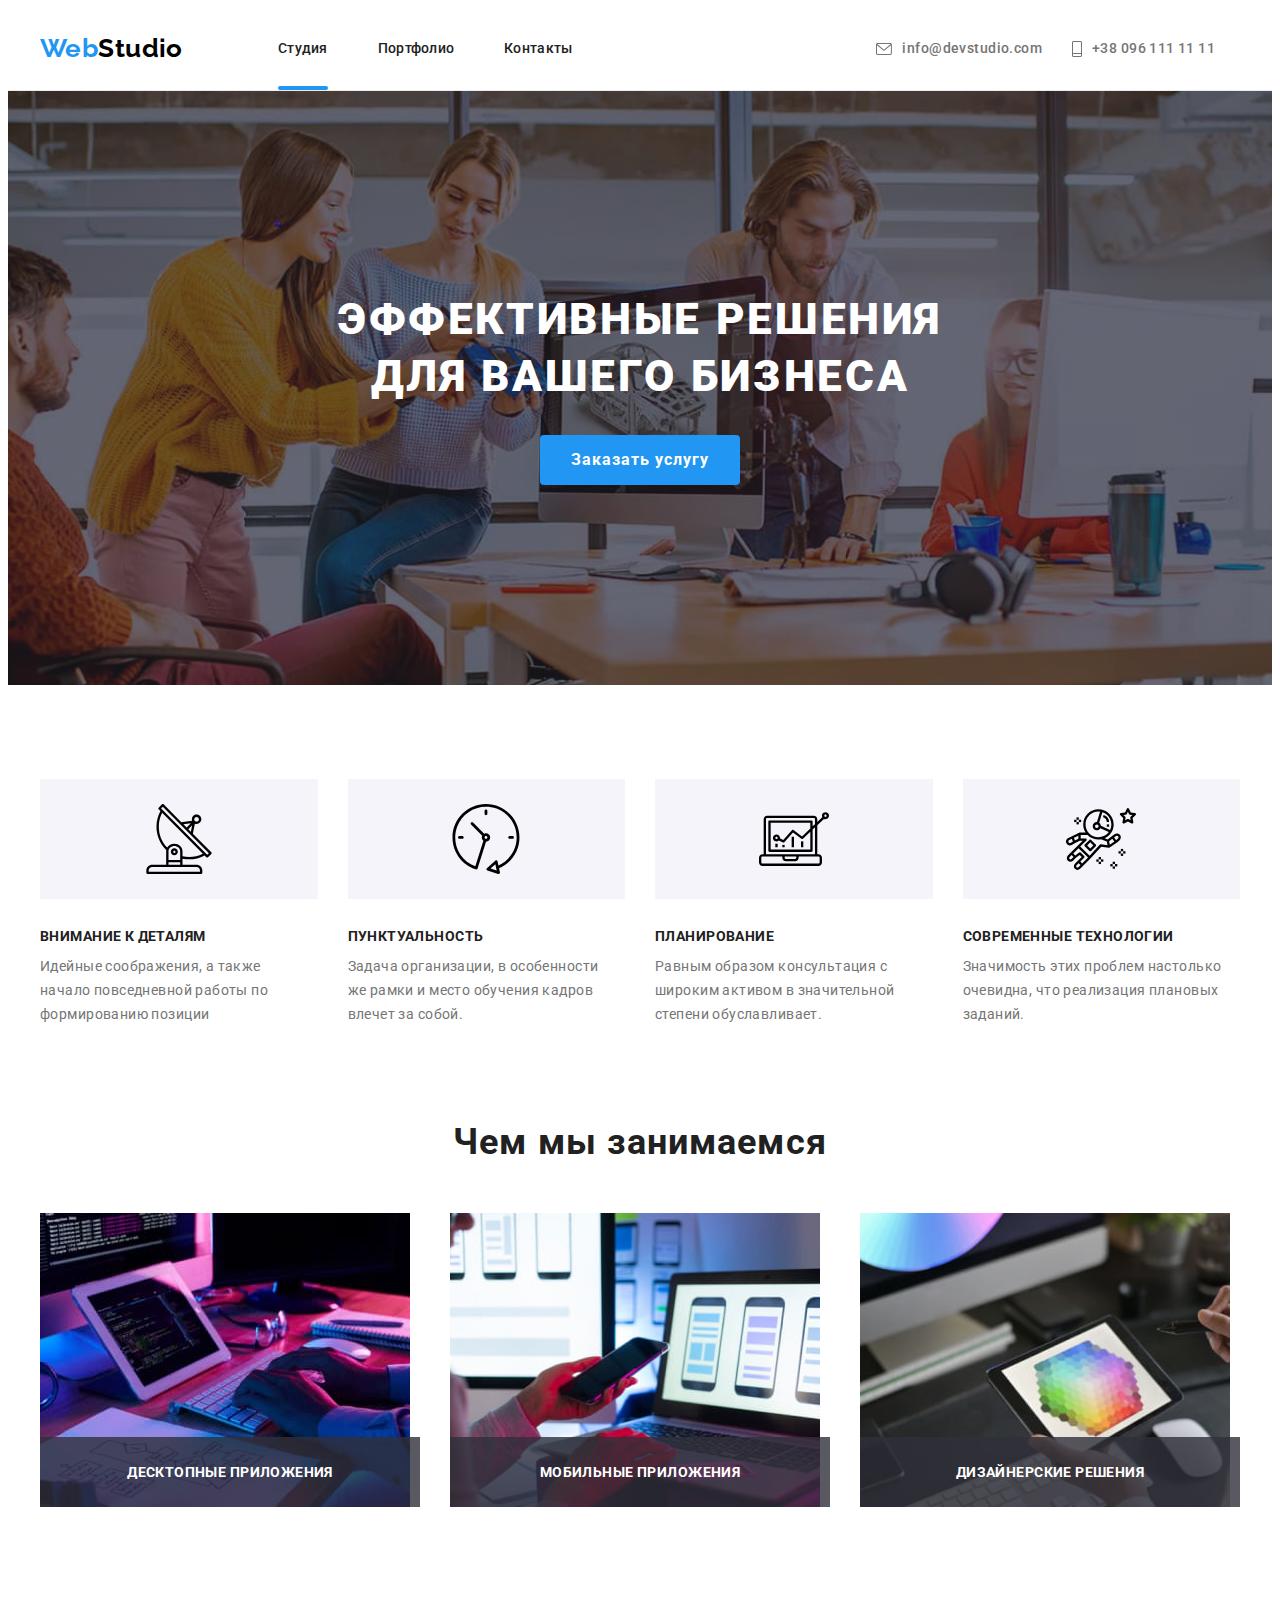
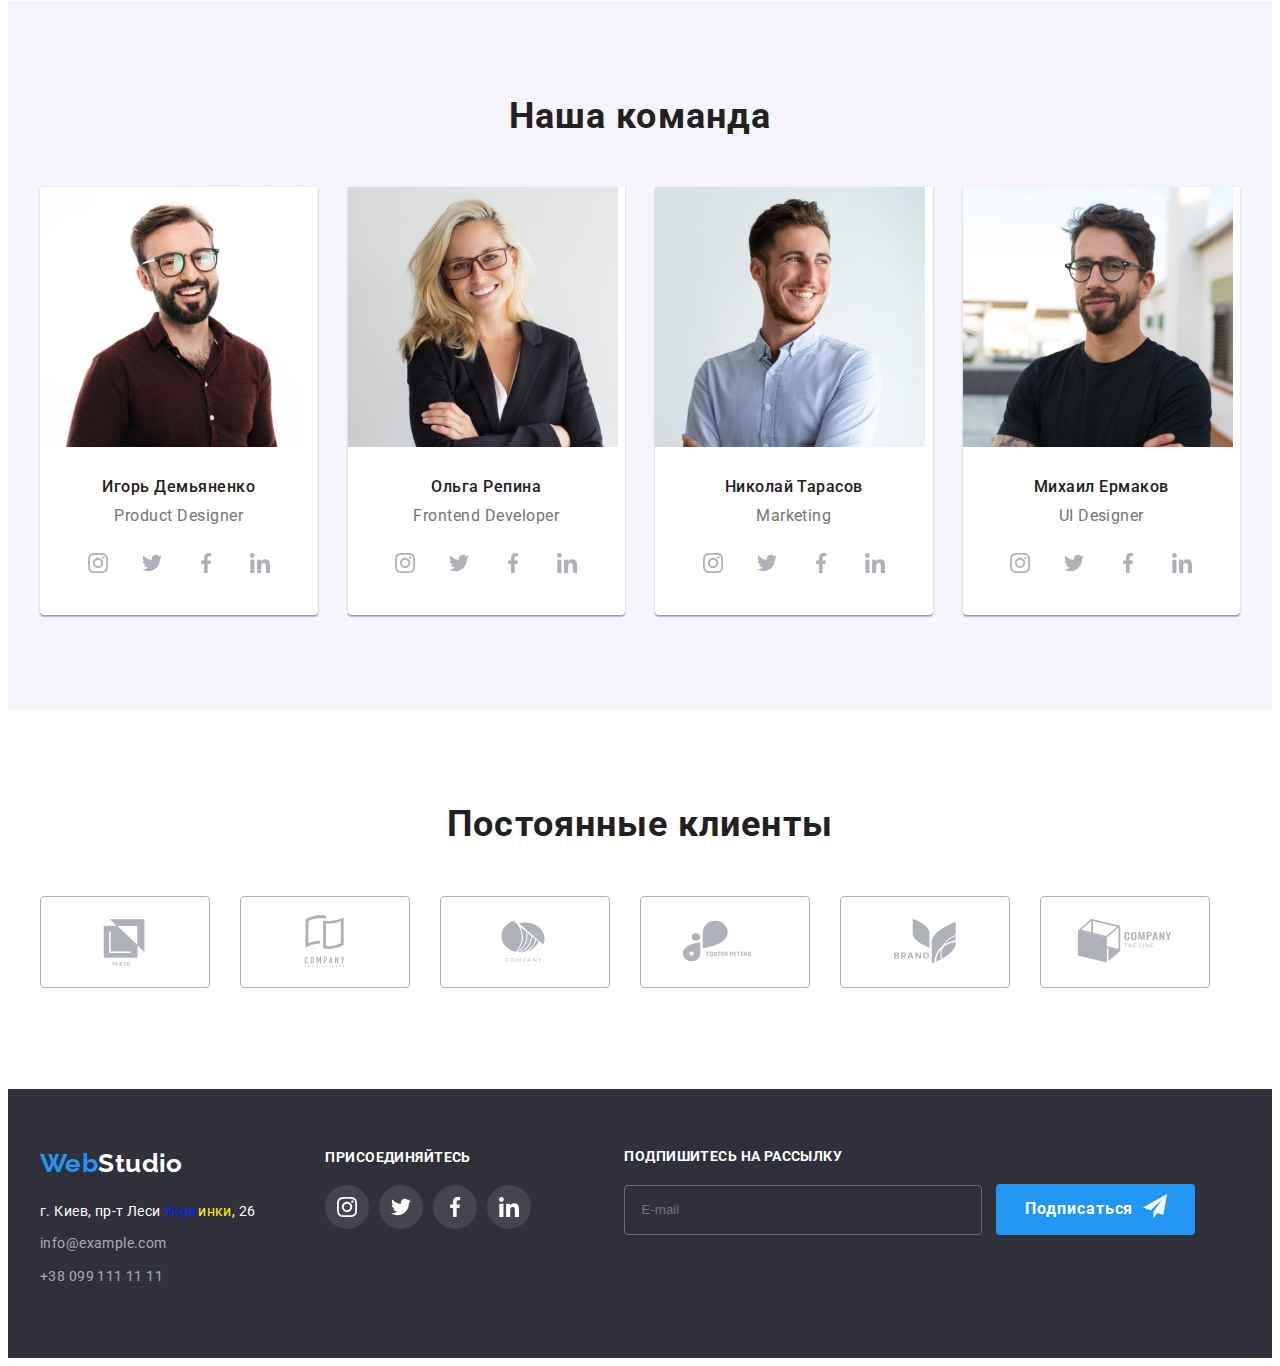
==== index.html @ 6067c749 "HW7 rev1" ====
<!DOCTYPE html>
<html lang="ru">

<head>
  <meta charset="UTF-8" />
  <meta
    http-equiv="X-UA-Compatible"
    content="IE=edge"
  />
  <meta
    name="viewport"
    content="width=device-width, initial-scale=1.0"
  />
  <title>Document</title>
  <link
    rel="stylesheet"
    href="https://cdnjs.cloudflare.com/ajax/libs/modern-normalize/1.1.0/modern-normalize.min.css"
    integrity="sha512-wpPYUAdjBVSE4KJnH1VR1HeZfpl1ub8YT/NKx4PuQ5NmX2tKuGu6U/JRp5y+Y8XG2tV+wKQpNHVUX03MfMFn9Q=="
    crossorigin="anonymous"
    referrerpolicy="no-referrer"
  />
  <link
    rel="stylesheet"
    href="./css/styles.css"
  />
  <link
    rel="stylesheet"
    href="./css/main.css"
  />
  <link
    href="https://fonts.googleapis.com/css2?family=Raleway:wght@700&family=Roboto:wght@400;500;700;900&display=swap"
    rel="stylesheet"
  />
</head>

<body>
  <!--Шапка сайта-->
  <header class="header">
    <div class="container">
      <a
        class="logo__header"
        href="./index.html"
      >Web<span class="logo__black">Studio</span></a>
      <nav class="menu-nav">
        <ul class="menu-nav__list list">
          <li class="menu-nav__item current1 ">
            <a
              class="menu-nav__link link current"
              href="./index.html"
            >Студия</a>
          </li>
          <li class="menu-nav__item">
            <a
              class="menu-nav__link link"
              href="./portfolio.html"
            >Портфолио</a>
          </li>
          <li class="menu-nav__item">
            <a
              class="menu-nav__link link"
              href="#masters"
            >Контакты</a>
          </li>
        </ul>
      </nav>
      <div class="header-conect">
        <ul class="contact list">
          <div class="contact__icon">
            <li class="contact__mail">
              <a
                class="contact__contact link"
                href="mailto:info@devstudio.com"
              ><svg
                  class="contact__soc-icon"
                  width="16"
                  height="12"
                >
                  <use href="./img/symbol-defs.svg#icon-envelope-hover"></use>
                </svg>
                info@devstudio.com
              </a>
            </li>
            <li class="contact__tel">
              <a
                class="contact__contact link"
                href="tel:+380961111111"
              >
                <svg
                  class="contact__soc-icon"
                  width="10"
                  height="16"
                >
                  <use href="./img/symbol-defs.svg#icon-Vector-hover"></use>
                </svg>
                +38 096 111 11 11</a>
            </li>
          </div>
        </ul>
      </div>
    </div>
  </header>
  <main class="main">
    <!--Герой-->
    <section class="hero">
      <div class="container">
        <h1 class="hero-title">
          Эффективные решения <br />
          для вашего бизнеса
        </h1>
        <button
          class="hero-button"
          type="button"
          data-modal-open
        >Заказать услугу</button>
      </div>
    </section>
    <!--Приимущества-->
    <section class="benefits section">
      <div class="container">
        <h2 class="visually-hidden">Особенности</h2>
        <ul class="benefits-list list">
          <li class="benefits-item">
            <section class="benefits-soc">
              <svg
                class="benefits-soc-icon"
                width="70"
                height="70"
              >
                <use href="./img/symbol-defs.svg#icon-antenna"></use>
              </svg>
            </section>
            <h3 class="benefits-h3">Внимание к деталям</h3>
            <p class="benefits-p">
              Идейные соображения, а также начало повседневной работы по формированию позиции
            </p>
          </li>
          <li class="benefits-item">
            <section class="benefits-soc">
              <svg
                class="benefits-soc-icon"
                width="70"
                height="70"
              >
                <use href="./img/symbol-defs.svg#icon-clock"></use>
              </svg>
            </section>
            <h3 class="benefits-h3">Пунктуальность</h3>
            <p class="benefits-p">
              Задача организации, в особенности же рамки и место обучения кадров влечет за собой.
            </p>
          </li>
          <li class="benefits-item">
            <section class="benefits-soc">
              <svg
                class="benefits-soc-icon"
                width="70"
                height="70"
              >
                <use href="./img/symbol-defs.svg#icon-diagram"></use>
              </svg>
            </section>
            <h3 class="benefits-h3">Планирование</h3>
            <p class="benefits-p">
              Равным образом консультация с широким активом в значительной степени обуславливает.
            </p>
          </li>
          <li class="benefits-item">
            <section class="benefits-soc">
              <svg
                class="benefits-soc-icon"
                width="70"
                height="70"
              >
                <use href="./img/symbol-defs.svg#icon-astronaut"></use>
              </svg>
            </section>
            <h3 class="benefits-h3">Современные технологии</h3>
            <p class="benefits-p">
              Значимость этих проблем настолько очевидна, что реализация плановых заданий.
            </p>
          </li>
        </ul>
      </div>
    </section>
    <!--Чем мы занимаемся-->
    <section class="occupation section">
      <div class="container">
        <h2 class="occupation-h2 title">Чем мы занимаемся</h2>
        <ul class="occupation-list list">
          <li class="occupation-item">
            <img
              src="img/box1.jpg"
              alt="box 1"
              width="370"
            />
            <div class="occupation-p">
              <p>Десктопные приложения</p>
            </div>
          </li>
          <li class="occupation-item">
            <img
              src="img/box2.jpg"
              alt="box 2"
              width="370"
            />
            <div class="occupation-p">
              <p>Мобильные приложения</p>
            </div>
          </li>
          <li class="occupation-item">
            <img
              src="img/box3.jpg"
              alt="box 3"
              width="370"
            />
            <div class="occupation-p">
              <p>Дизайнерские решения</p>
            </div>
          </li>
        </ul>
      </div>
    </section>
    <!--Наша команда-->
    <section class="team section">
      <div class="container">
        <h2 class="team-h2 title">Наша команда</h2>
        <ul class="team-list list">
          <li class="team-item">
            <img
              class="team-img"
              src="img/Igor-Dem.jpg"
              alt="Игорь Демьяненко<"
              width="270"
            />
            <div class="team-h3-p">
              <h3 class="team-h3">Игорь Демьяненко</h3>
              <p class="team-p">Product Designer</p>
              <ul class="team-soc-list list">
                <li class="team-soc-item">
                  <a
                    href=""
                    class="team-soc-link link"
                  >
                    <svg
                      class="team-soc-icon"
                      width="20"
                      height="20"
                    >
                      <use href="./img/symbol-defs.svg#icon-instagram"></use>
                    </svg>
                  </a>
                </li>
                <li class="team-soc-item">
                  <a
                    href=""
                    class="team-soc-link link"
                  >
                    <svg
                      class="team-soc-icon"
                      width="20"
                      height="20"
                    >
                      <use href="./img/symbol-defs.svg#icon-twitter"></use>
                    </svg>
                  </a>
                </li>
                <li class="team-soc-item">
                  <a
                    href=""
                    class="team-soc-link link"
                  >
                    <svg
                      class="team-soc-icon"
                      width="20"
                      height="20"
                    >
                      <use href="./img/symbol-defs.svg#icon-facebook"></use>
                    </svg>
                  </a>
                </li>
                <li class="team-soc-item">
                  <a
                    href=""
                    class="team-soc-link link"
                  >
                    <svg
                      class="team-soc-icon"
                      width="20"
                      height="20"
                    >
                      <use href="./img/symbol-defs.svg#icon-linkedin"></use>
                    </svg>
                  </a>
                </li>
              </ul>
            </div>
          </li>
          <li class="team-item">
            <img
              class="team-img"
              src="img/Olga-Rep.jpg"
              alt="Ольга Репина"
              width="270"
            />
            <div class="team-h3-p">
              <h3 class="team-h3">Ольга Репина</h3>
              <p class="team-p">Frontend Developer</p>
              <ul class="team-soc-list list">
                <li class="team-soc-item">
                  <a
                    href=""
                    class="team-soc-link link"
                  >
                    <svg
                      class="team-soc-icon"
                      width="20"
                      height="20"
                    >
                      <use href="./img/symbol-defs.svg#icon-instagram"></use>
                    </svg>
                  </a>
                </li>
                <li class="team-soc-item">
                  <a
                    href=""
                    class="team-soc-link link"
                  >
                    <svg
                      class="team-soc-icon"
                      width="20"
                      height="20"
                    >
                      <use href="./img/symbol-defs.svg#icon-twitter"></use>
                    </svg>
                  </a>
                </li>
                <li class="team-soc-item">
                  <a
                    href=""
                    class="team-soc-link link"
                  >
                    <svg
                      class="team-soc-icon"
                      width="20"
                      height="20"
                    >
                      <use href="./img/symbol-defs.svg#icon-facebook"></use>
                    </svg>
                  </a>
                </li>
                <li class="team-soc-item">
                  <a
                    href=""
                    class="team-soc-link link"
                  >
                    <svg
                      class="team-soc-icon"
                      width="20"
                      height="20"
                    >
                      <use href="./img/symbol-defs.svg#icon-linkedin"></use>
                    </svg>
                  </a>
                </li>
              </ul>
            </div>
          </li>
          <li class="team-item">
            <img
              class="team-img"
              src="img/Nokolay-Tarasov.jpg"
              alt="Николай Тарасов"
              width="270"
            />
            <div class="team-h3-p">
              <h3 class="team-h3">Николай Тарасов</h3>
              <p class="team-p">Marketing</p>
              <ul class="team-soc-list list">
                <li class="team-soc-item">
                  <a
                    href=""
                    class="team-soc-link link"
                  >
                    <svg
                      class="team-soc-icon"
                      width="20"
                      height="20"
                    >
                      <use href="./img/symbol-defs.svg#icon-instagram"></use>
                    </svg>
                  </a>
                </li>
                <li class="team-soc-item">
                  <a
                    href=""
                    class="team-soc-link link"
                  >
                    <svg
                      class="team-soc-icon"
                      width="20"
                      height="20"
                    >
                      <use href="./img/symbol-defs.svg#icon-twitter"></use>
                    </svg>
                  </a>
                </li>
                <li class="team-soc-item">
                  <a
                    href=""
                    class="team-soc-link link"
                  >
                    <svg
                      class="team-soc-icon"
                      width="20"
                      height="20"
                    >
                      <use href="./img/symbol-defs.svg#icon-facebook"></use>
                    </svg>
                  </a>
                </li>
                <li class="team-soc-item">
                  <a
                    href=""
                    class="team-soc-link link"
                  >
                    <svg
                      class="team-soc-icon"
                      width="20"
                      height="20"
                    >
                      <use href="./img/symbol-defs.svg#icon-linkedin"></use>
                    </svg>
                  </a>
                </li>
              </ul>
            </div>
          </li>
          <li class="team-item">
            <img
              class="team-img"
              src="img/Mix-Ermakov.jpg"
              alt="Михаил Ермаков"
              width="270"
            />
            <div class="team-h3-p">
              <h3 class="team-h3">Михаил Ермаков</h3>
              <p class="team-p">UI Designer</p>
              <ul class="team-soc-list list">
                <li class="team-soc-item">
                  <a
                    href=""
                    class="team-soc-link link"
                  >
                    <svg
                      class="team-soc-icon"
                      width="20"
                      height="20"
                    >
                      <use href="./img/symbol-defs.svg#icon-instagram"></use>
                    </svg>
                  </a>
                </li>
                <li class="team-soc-item">
                  <a
                    href=""
                    class="team-soc-link link"
                  >
                    <svg
                      class="team-soc-icon"
                      width="20"
                      height="20"
                    >
                      <use href="./img/symbol-defs.svg#icon-twitter"></use>
                    </svg>
                  </a>
                </li>
                <li class="team-soc-item">
                  <a
                    href=""
                    class="team-soc-link link"
                  >
                    <svg
                      class="team-soc-icon"
                      width="20"
                      height="20"
                    >
                      <use href="./img/symbol-defs.svg#icon-facebook"></use>
                    </svg>
                  </a>
                </li>
                <li class="team-soc-item">
                  <a
                    href=""
                    class="team-soc-link link"
                  >
                    <svg
                      class="team-soc-icon"
                      width="20"
                      height="20"
                    >
                      <use href="./img/symbol-defs.svg#icon-linkedin"></use>
                    </svg>
                  </a>
                </li>
              </ul>
            </div>
          </li>
        </ul>
      </div>
    </section>
    <!-- Постоянные клиенты -->
    <section class="clients">
      <div class="clients-container container">
        <h3 class="title">Постоянные клиенты</h3>
        <ul class="clients-soc-list list">
          <li class="clients-soc-item">
            <a
              href=""
              class="a-soc-link link"
            >
              <svg
                class="clients-soc-icon"
                width="106"
                height="60"
              >
                <use href="./img/symbol-defs.svg#icon-Logo1"></use>
              </svg></a>
          </li>
          <li class="clients-soc-item">
            <a
              href=""
              class="a-soc-link link"
            >
              <svg
                class="clients-soc-icon"
                width="106"
                height="60"
              >
                <use href="./img/symbol-defs.svg#icon-Logo2"></use>
              </svg></a>
          </li>
          <li class="clients-soc-item">
            <a
              href=""
              class="a-soc-link link"
            >
              <svg
                class="clients-soc-icon"
                width="106"
                height="60"
              >
                <use href="./img/symbol-defs.svg#icon-Logo3"></use>
              </svg></a>
          </li>
          <li class="clients-soc-item">
            <a
              href=""
              class="a-soc-link link"
            >
              <svg
                class="clients-soc-icon"
                width="106"
                height="60"
              >
                <use href="./img/symbol-defs.svg#icon-Logo4"></use>
              </svg></a>
          </li>
          <li class="clients-soc-item">
            <a
              href=""
              class="a-soc-link link"
            >
              <svg
                class=clientsr-soc-icon"
                width="106"
                height="60"
              >
                <use href="./img/symbol-defs.svg#icon-Logo5"></use>
              </svg></a>
          </li>
          <li class="clients-soc-item">
            <a
              href=""
              class="a-soc-link link"
            >
              <svg
                class="clients-soc-icon"
                width="106"
                height="60"
              >
                <use href="./img/symbol-defs.svg#icon-Logo6"></use>
              </svg></a>
          </li>
      </div>
    </section>
    <section>
    </section>
  </main>
  <!-- --------------------Футер-------------------------- -->
  <footer class="footer">
    <div class="div-2 container">
      <div class="footer-4stroki">
        <div class="logo-mb">
          <a
            class="logo__header"
            href="./index.html"
            target="_blank"
            rel="noopener noreferrer"
          >Web<span class="logo-mb__span-wite">Studio</span></a>
        </div>
        <address>
          <ul class="logo-mb__list list">
            <li>
              <a
                id="masters"
                class="logo-mb__adress link"
                href="https://goo.gl/maps/TmH7AG5k9QuwmomT6/"
                target="_blank"
                rel="noopener noreferrer"
              >г. Киев, пр-т Леси <span class="logo-mb__uk">Укра</span> <span class="logo-mb__in">инки</span>,
                26</a>
            </li>
            <li class="logo-mb__contact1">
              <a
                class="logo-mb__contact link"
                href="mailto:info@example.com"
              >info@example.com</a>
            </li>
            <li class="logo-mb__contact1">
              <a
                class="logo-mb__contact link"
                href="tel:+380991111111"
              >+38 099 111 11 11</a>
            </li>
          </ul>



        </address>


      </div>
      <!-- Присоединитса -->
      <div class="futer-soc">
        <h3 class="futer-soc-h3">присоединяйтесь</h3>
        <ul class="futer-soc-list list">
          <li class="futer-soc-list__item">
            <a
              href=""
              class="futer-soc-list__link link"
            >
              <svg
                class="futer-soc-list__icon"
                width="20"
                height="20"
              >
                <use href="./img/symbol-defs.svg#icon-instagram"></use>
              </svg>
            </a>
          </li>
          <li class="futer-soc-list__item">
            <a
              href=""
              class="futer-soc-list__link link"
            >
              <svg
                class="futer-soc-list__icon"
                width="20"
                height="20"
              >
                <use href="./img/symbol-defs.svg#icon-twitter"></use>
              </svg>
            </a>
          </li>
          <li class="futer-soc-list__item">
            <a
              href=""
              class="futer-soc-list__link link"
            >
              <svg
                class="futer-soc-list__icon"
                width="20"
                height="20"
              >
                <use href="./img/symbol-defs.svg#icon-facebook"></use>
              </svg>
            </a>
          </li>
          <li class="futer-soc-list__item">
            <a
              href=""
              class="futer-soc-list__link link"
            >
              <svg
                class="futer-soc-list__icon"
                width="20"
                height="20"
              >
                <use href="./img/symbol-defs.svg#icon-linkedin"></use>
              </svg>
            </a>
          </li>
        </ul>
      </div>
      <!-- Input-Futer -->
      <div class="futer-form">
        <p class="futer-form__title">Подпишитесь на рассылку</p>
        <div class="futer-form__imail"></div>
        <input
          type="text"
          placeholder="E-mail"
          name="user-name"
          class="futer-form__input"
          required
          title="email@email.com"
          id="user-name"
        />
        <button
          class="futer-form__futer"
          type="submit"
        >Подписаться
          <svg
            class="futer-form__icon"
            width="24"
            height="24"
          >
            <use href="./img/symbol-defs.svg#icon-Telega"></use>
          </svg>
        </button>
      </div>
    </div>

    </div>
  </footer>
  <!-- Модалка -->
  <div
    class="backdrop is-hidden"
    data-modal
  >
    <div class="modal">
      <button
        data-modal-close
        type="button"
        class="modal-icon-bt"
      ><svg
          class="modal-icon-X"
          width="11"
          height="11"
        >
          <use href="./img/symbol-defs.svg#icon-close"></use>
        </svg></button>

      <!-- Заголовок -->

      <p class="modal-title">Оставьте свои данные, мы вам перезвоним</p>

      <form class="modal-form">

        <!-- Имя Почта Телефон -->

        <div class="form-field">
          <label
            class="input-text"
            for="user-name-form"
          >Имя</label>
          <div class="input-wrap">
            <input
              type="text"
              placeholder="Введіть Ім'я"
              name="user-name-form"
              class="modal-input"
              required
              title="Степан Бендера"
              id="user-name-form"
            />
            <svg
              class="text-icon"
              width="18"
              height="18"
            >
              <use href="./img/symbol-defs.svg#icon-Man"></use>
            </svg>
          </div>
        </div>

        <div class="form-field">
          <label
            class="input-text"
            for="use-tel"
          >Телефон</label>
          <div class="input-wrap">
            <input
              type="tel"
              placeholder="Введіть телефон"
              name="use-tel"
              class="modal-input"
              required
              title="+38(097) 111-11-11"
              value="+380"
              id="use-tel"
            />
            <svg
              class="text-icon"
              width="18"
              height="18"
            >
              <use href="./img/symbol-defs.svg#icon-Tel"></use>
            </svg>
          </div>
        </div>

        <div class="form-field">
          <label
            class="input-text"
            for="user-email"
          >Почта</label>
          <div class="input-wrap">
            <input
              type="email"
              placeholder="Введіть пошту"
              name="user-email"
              class="modal-input"
              required
              title="gmail@gmail.com"
              id="user-email"
            />
            <svg
              class="text-icon"
              width="18"
              height="18"
            >
              <use href="./img/symbol-defs.svg#icon-Mail"></use>
            </svg>
          </div>
        </div>

        <!-- Коментарии -->

        <div class="form-field">
          <label
            class="input-text"
            for="user-text"
          >Введите текст</label>
          <textarea
            name="user-text"
            id="user-text"
            class="modal-text"
            placeholder="Введите текст"
          ></textarea>
        </div>

        <!-- Чекбокс  -->

        <div class="form-field">
          <input
            type="checkbox"
            class="modal-check visually-hidden"
            id="modal-check"
            name="modal-check"
          >
          <label
            for="modal-check"
            class="modal-check-text"
          >
            <Span>
              <svg
                class="check-icon"
                width="11"
                height="8"
              >
                <use href="./img/symbol-defs.svg#icon-Galka"></use>
              </svg>
            </Span>
            <div class="label-icon">Соглашаюсь с рассылкой и принимаю </div><a
              class="label-icon-a label-icon-a-link"
              href=""
            > Условия
              договора</a>
          </label>
        </div>

        <!-- Отправит -->

        <button
          class="butun-input"
          type="submit"
        >Отправить</button>
      </form>
    </div>
  </div>
  <script src="./js/modal.js"></script>
</body>

</html>
---- css/styles.css ----
/*-------------- Шапка сайта------------*/

/* ---------------Герой------------ */

/*-------------- Приимущества------------*/

/* ------------Чем мы занимаемся------------*/

/* ----------Наша команда---------- */

/* ------------Постоянные клиенты--------------- */

/*--------------Footer------------*/

/* ---------Icon--------- */

/*--------------Портфолио Наввинатор------------*/

/*--------------Таблица картинок------------*/

/* -------Домашка 4 фон-------  */

/*Input-Futer  */
---- css/main.css ----
@charset "UTF-8";
:root {
  --title-text-color: #212121;
  --primeri-text-color: #757575;
  --accent-text-color: #2196f3;
  --primeri-wite-color: #ffffff;
  --secondary-background-color: #f5f4fa;
  --durk-background-color: #2f303a;
  --border-bottom: #ececec;
  --background-color: #188ce8;
  --border: #eeeeee;
  --team-soc-icon: #afb1b8;
  --in: rgb(255, 251, 0);
  --uk: rgb(0, 34, 255);
  --mb: 94px;
  --mb-h2: 50px;
  --height-bt: 38px;
}

/*  box-sizing выравнивает элемент по ширине падинга и бордера */
/* * { 
  box-sizing: border-box;
}*/
/* Закрашуем первого ребёнка */
/* .benefits-item:not(:first-child) {
  background-color: tomato;
} */
/* Закрашиваем каждый второй начиная с первого */
/* .benefits-item:nth-child(2n+1) {
  background-color: tomato;
}  */
p,
h1,
h2,
h3,
h4,
h5,
h6 {
  margin: 0;
}

ul,
ol {
  margin: 0;
  padding-left: 0;
}

body {
  font-size: 14px;
  font-family: 'Roboto', sans-serif;
  letter-spacing: 0.03em;
  color: var(--primeri-text-color);
  background-color: var(--primeri-wite-color);
}

.list,
.link,
.link1 {
  list-style: none;
  text-decoration: none;
  -webkit-transition: color 250ms cubic-bezier(0.4, 0, 0.2, 1), background-color 250ms cubic-bezier(0.4, 0, 0.2, 1);
  transition: color 250ms cubic-bezier(0.4, 0, 0.2, 1), background-color 250ms cubic-bezier(0.4, 0, 0.2, 1);
}

.list:hover, .list:focus,
.link:hover,
.link:focus,
.link1:hover,
.link1:focus {
  color: var(--primeri-text-color);
}

.label-icon-a-link:hover,
.label-icon-a-link:focus {
  list-style: none;
  text-decoration: none;
}

.current:visited {
  color: var(--accent-text-color);
}

.current1 {
  position: relative;
}

.current1::after {
  content: '';
  position: absolute;
  left: 0;
  bottom: -33px;
  display: block;
  width: 100%;
  height: 4px;
  background-color: #2196f3;
  border-radius: 2px;
}

.container {
  width: 1200px;
  padding-left: 15px;
  padding-right: 15px;
  margin: 0 auto;
  /* outline: 1px solid rgb(238, 246, 9); */
}

img {
  display: block;
  max-width: 100%;
}

.section {
  padding-top: 94px;
  padding-bottom: 94px;
}

.header {
  display: -webkit-box;
  display: -ms-flexbox;
  display: flex;
  height: 82px;
  border-bottom: 1px solid var(--border-bottom);
}

.header .container {
  display: -webkit-box;
  display: -ms-flexbox;
  display: flex;
  -webkit-box-align: center;
      -ms-flex-align: center;
          align-items: center;
  margin: 0 auto;
}

/* .header-container{
  display: flex;
  align-items: center;
  margin: 0 auto; 
 }*/
.logo__header {
  display: -webkit-box;
  display: -ms-flexbox;
  display: flex;
  -webkit-box-align: center;
      -ms-flex-align: center;
          align-items: center;
  width: 145px;
  height: 31px;
  font-family: 'Raleway';
  font-weight: 700;
  font-size: 26px;
  line-height: 1.9;
  color: var(--accent-text-color);
  text-decoration: none;
}

.logo__black {
  color: #000000;
}

.logo-mb__span-wite {
  color: #ffffff;
}

.menu-nav {
  padding-left: 93px;
  display: -webkit-box;
  display: -ms-flexbox;
  display: flex;
}

.menu-nav__list {
  display: -webkit-box;
  display: -ms-flexbox;
  display: flex;
  /* flex-wrap: nowrap; */
}

.header-conect {
  /* display: flex; */
  padding-left: 304px;
}

.contact {
  display: -webkit-box;
  display: -ms-flexbox;
  display: flex;
  -webkit-box-align: center;
      -ms-flex-align: center;
          align-items: center;
}

.menu-nav__item:not(:last-child) {
  margin-right: 50px;
}

.menu-nav__link {
  font-weight: 500;
  font-size: 14px;
  line-height: 1.14;
  letter-spacing: 0.02em;
  color: var(--title-text-color);
}

.contact__mail {
  padding-right: 30px;
  -ms-flex-negative: 0;
      flex-shrink: 0;
}

.contact__tel {
  -ms-flex-negative: 0;
      flex-shrink: 0;
}

.contact__soc-icon:hover .contact__contact,
.contact__soc-icon:focus .contact__contact {
  fill: var(--accent-text-color);
}

.link {
  display: block;
}

.link:hover, .link:focus {
  color: var(--accent-text-color);
}

.contact__icon {
  display: -webkit-box;
  display: -ms-flexbox;
  display: flex;
  -webkit-box-sizing: border-box;
          box-sizing: border-box;
  -webkit-box-align: center;
      -ms-flex-align: center;
          align-items: center;
}

.contact__contact {
  font-weight: 500;
  font-size: 14px;
  line-height: 1.14;
  color: var(--primeri-text-color);
  display: -webkit-box;
  display: -ms-flexbox;
  display: flex;
  -webkit-box-align: center;
      -ms-flex-align: center;
          align-items: center;
}

.contact__soc-icon {
  fill: currentColor;
  margin-right: 10px;
}

.hero {
  max-width: 1600px;
  /* background-color: var(--durk-background-color); */
  background-image: -webkit-gradient(linear, left top, left bottom, from(rgba(47, 48, 58, 0.4)), to(rgba(47, 48, 58, 0.4))), url(../img/hero.jpg);
  background-image: linear-gradient(rgba(47, 48, 58, 0.4), rgba(47, 48, 58, 0.4)), url(../img/hero.jpg);
  background-repeat: no-repeat;
  background-position: center;
  background-size: cover;
  -webkit-box-sizing: border-box;
          box-sizing: border-box;
  padding-top: 200px;
  padding-bottom: 200px;
  padding-left: 15px;
  padding-right: 15px;
  margin: 0 auto;
}

.hero-title {
  font-weight: 900;
  font-size: 44px;
  line-height: 1.3;
  text-align: center;
  letter-spacing: 0.06em;
  text-transform: uppercase;
  color: var(--primeri-wite-color);
  margin-bottom: 30px;
  /* max-width:  696px; */
}

/* .button-box {
  width: 200px;
  height: 50px;
} */
.hero-button {
  font-family: 'Roboto', sans-serif;
  font-weight: 700;
  font-size: 16px;
  width: 200px;
  height: 50px;
  line-height: 1.88;
  display: -webkit-box;
  display: -ms-flexbox;
  display: flex;
  -webkit-box-pack: center;
      -ms-flex-pack: center;
          justify-content: center;
  -webkit-box-align: center;
      -ms-flex-align: center;
          align-items: center;
  text-align: center;
  letter-spacing: 0.06em;
  color: var(--primeri-wite-color);
  background-color: var(--accent-text-color);
  cursor: pointer;
  margin: 0 auto;
  border: 0px;
  border-radius: 4px;
  -webkit-transition: color 250ms cubic-bezier(0.4, 0, 0.2, 1), background-color 250ms cubic-bezier(0.4, 0, 0.2, 1);
  transition: color 250ms cubic-bezier(0.4, 0, 0.2, 1), background-color 250ms cubic-bezier(0.4, 0, 0.2, 1);
}

.hero-button:hover, .hero-button:focus {
  -webkit-box-shadow: 0px 4px 4px rgba(0, 0, 0, 0.15);
          box-shadow: 0px 4px 4px rgba(0, 0, 0, 0.15);
  background-color: var(--background-color);
}

.benefits-soc {
  height: 120px;
  background: #f5f4fa;
  display: -webkit-box;
  display: -ms-flexbox;
  display: flex;
  -webkit-box-pack: center;
      -ms-flex-pack: center;
          justify-content: center;
  -webkit-box-align: center;
      -ms-flex-align: center;
          align-items: center;
  margin-bottom: 30px;
}

.benefits-list {
  display: -webkit-box;
  display: -ms-flexbox;
  display: flex;
  -webkit-box-pack: center;
      -ms-flex-pack: center;
          justify-content: center;
  margin-left: -30px;
  /* перекидует список в столбик если не влазит */
  /* flex-wrap: wrap; */
  /* елемент заполняет всё пустое пространство */
  /* flex-grow: 1; */
  /* запрещает сжиматса елементу */
  /* flex-shrink:0 ; */
  /* меняет место елементо в право, у кого больше число тот правее */
  /* order: 1; */
}

.benefits-item {
  -ms-flex-preferred-size: calc(100% / 4 - 30px);
      flex-basis: calc(100% / 4 - 30px);
  width: calc((100% - 90px) / 4);
  margin-left: 30px;
}

.visually-hidden {
  position: absolute;
  white-space: nowrap;
  width: 1px;
  height: 1px;
  overflow: hidden;
  border: 0;
  padding: 0;
  clip: rect(0 0 0 0);
  -webkit-clip-path: inset(50%);
          clip-path: inset(50%);
  margin: -1px;
}

.benefits-h3 {
  font-weight: 700;
  font-size: 14px;
  line-height: 1.14;
  letter-spacing: 0.03em;
  text-transform: uppercase;
  color: var(--title-text-color);
  margin-bottom: 10px;
}

.benefits-p {
  font-size: 14px;
  line-height: 1.71;
  letter-spacing: 0.03em;
  color: var(--primeri-text-color);
  max-width: 270px;
}

.title {
  font-weight: 700;
  font-size: 36px;
  line-height: 1.17;
  text-align: center;
  letter-spacing: 0.03em;
  color: var(--title-text-color);
  margin: 0;
  margin-bottom: 50px;
}

.occupation-list {
  display: -webkit-box;
  display: -ms-flexbox;
  display: flex;
  -webkit-box-pack: center;
      -ms-flex-pack: center;
          justify-content: center;
  margin-left: -30px;
}

.team-h3 {
  font-weight: 500;
  font-size: 16px;
  line-height: 1.19;
  text-align: center;
  letter-spacing: 0.03em;
  color: var(--title-text-color);
  margin-bottom: 10px;
}

.occupation {
  padding-top: 0;
}

.occupation-item {
  position: relative;
  -ms-flex-preferred-size: calc(100% / 3 - 30px);
      flex-basis: calc(100% / 3 - 30px);
  width: calc((100% - 90px) / 3);
  margin-left: 30px;
  background: var(--primeri-wite-color);
}

.occupation-p {
  font-family: 'Roboto';
  font-style: normal;
  font-weight: 700;
  font-size: 14px;
  line-height: 1.14px;
  text-align: center;
  letter-spacing: 0.03em;
  text-transform: uppercase;
  background: rgba(47, 48, 58, 0.8);
  color: var(--primeri-wite-color);
  display: -webkit-box;
  display: -ms-flexbox;
  display: flex;
  -webkit-box-align: center;
      -ms-flex-align: center;
          align-items: center;
  -webkit-box-pack: center;
      -ms-flex-pack: center;
          justify-content: center;
  position: absolute;
  width: 100%;
  height: 70px;
  bottom: 0;
}

.team {
  margin-bottom: 94px;
  background: var(--secondary-background-color);
}

.team-list {
  display: -webkit-box;
  display: -ms-flexbox;
  display: flex;
  -webkit-box-pack: center;
      -ms-flex-pack: center;
          justify-content: center;
  margin-left: -30px;
}

.team-item {
  -ms-flex-preferred-size: calc(100% / 4 - 30px);
      flex-basis: calc(100% / 4 - 30px);
  width: calc((100% - 90px) / 4);
  margin-left: 30px;
  background: var(--primeri-wite-color);
  -webkit-box-shadow: 0px 1px 3px rgba(0, 0, 0, 0.12), 0px 1px 1px rgba(0, 0, 0, 0.14), 0px 2px 1px rgba(0, 0, 0, 0.2);
          box-shadow: 0px 1px 3px rgba(0, 0, 0, 0.12), 0px 1px 1px rgba(0, 0, 0, 0.14), 0px 2px 1px rgba(0, 0, 0, 0.2);
  border-radius: 0px 0px 4px 4px;
}

.team-h3-p {
  padding: 30px 0px;
}

.team-h3 {
  font-weight: 500;
  font-size: 16px;
  line-height: 1.19;
  text-align: center;
  letter-spacing: 0.03em;
  color: var(--title-text-color);
}

.team-p {
  font-family: 'Roboto';
  font-style: normal;
  font-weight: 400;
  font-size: 16px;
  line-height: 1.19;
  text-align: center;
  letter-spacing: 0.03em;
  color: var(--primeri-text-color);
  margin: 0 0 16px 0;
}

.team-soc-list {
  display: -webkit-box;
  display: -ms-flexbox;
  display: flex;
  -webkit-box-pack: center;
      -ms-flex-pack: center;
          justify-content: center;
}

.team-soc-item + .team-soc-item {
  margin-left: 10px;
}

.team-soc-link {
  width: 44px;
  height: 44px;
  /* background-color: tomato; */
  border-radius: 50%;
  display: -webkit-box;
  display: -ms-flexbox;
  display: flex;
  -webkit-box-align: center;
      -ms-flex-align: center;
          align-items: center;
  -webkit-box-pack: center;
      -ms-flex-pack: center;
          justify-content: center;
  fill: var(--team-soc-icon);
  -webkit-transition: color 250ms cubic-bezier(0.4, 0, 0.2, 1), fill 250ms cubic-bezier(0.4, 0, 0.2, 1), background-color 250ms cubic-bezier(0.4, 0, 0.2, 1);
  transition: color 250ms cubic-bezier(0.4, 0, 0.2, 1), fill 250ms cubic-bezier(0.4, 0, 0.2, 1), background-color 250ms cubic-bezier(0.4, 0, 0.2, 1);
}

.team-soc-link:hover, .team-soc-link:focus {
  background-color: var(--accent-text-color);
  fill: var(--primeri-wite-color);
}

/* .team-soc-icon {
  transition: fill 5250ms cubic-bezier(0.4, 0, 0.2, 1),
    background-color 5250ms cubic-bezier(0.4, 0, 0.2, 1);
} */
/* .team-soc-link:hover{
  background-color:  var(--accent-text-color);
  } */
/* .team-soc-item:hover .team-soc-icon{
fill:var(--primeri-wite-color);
} */
.clients-container {
  margin-bottom: 101px;
}

/* .clients-soc-h3 {
  font-family: 'Roboto';
  font-style: normal;
  font-weight: 700;
  font-size: 36px;
  line-height: 42px;
  text-align: center;
  letter-spacing: 0.03em;
  text-transform: uppercase;
  margin-bottom: 50px;
  color: var(--title-text-color);
} */
.clients-soc-list {
  display: -webkit-box;
  display: -ms-flexbox;
  display: flex;
}

.a-soc-link {
  width: 170px;
  height: 92px;
  border: 1px solid #afb1b8;
  -webkit-box-sizing: border-box;
          box-sizing: border-box;
  border-radius: 4px;
  display: -webkit-box;
  display: -ms-flexbox;
  display: flex;
  -webkit-box-pack: center;
      -ms-flex-pack: center;
          justify-content: center;
  -webkit-box-align: center;
      -ms-flex-align: center;
          align-items: center;
  fill: var(--team-soc-icon);
  -webkit-transition: color 250ms cubic-bezier(0.4, 0, 0.2, 1), fill 250ms cubic-bezier(0.4, 0, 0.2, 1), border 250ms cubic-bezier(0.4, 0, 0.2, 1);
  transition: color 250ms cubic-bezier(0.4, 0, 0.2, 1), fill 250ms cubic-bezier(0.4, 0, 0.2, 1), border 250ms cubic-bezier(0.4, 0, 0.2, 1);
}

.a-soc-link:hover, .a-soc-link:focus {
  /* background-color: var(--accent-text-color); */
  fill: var(--accent-text-color);
  border: 1px solid var(--accent-text-color);
}

/* .team-soc-icon{
  fill: var(--team-soc-icon);
} */
.clients-soc-item + .clients-soc-item {
  margin-left: 30px;
}

/* отступ всем кроме первого  */
.footer {
  background-color: var(--durk-background-color);
  margin: 0 auto;
  padding-top: 60px;
  padding-bottom: 60px;
}

.div-2 {
  display: -webkit-box;
  display: -ms-flexbox;
  display: flex;
}

.logo-mb {
  margin-bottom: 20px;
}

.logo-mb__adress {
  display: block;
  font-family: 'Roboto';
  font-style: normal;
  font-size: 14px;
  line-height: 1.7;
  letter-spacing: 0.03em;
  color: var(--primeri-wite-color);
  margin-bottom: 9px;
}

.footer-mb {
  margin-bottom: 30px;
}

.logo-mb__contact {
  font-family: 'Roboto';
  font-style: normal;
  font-size: 14px;
  line-height: 1.7;
  letter-spacing: 0.03em;
  color: rgba(255, 255, 255, 0.6);
}

.logo-mb__contact1 {
  margin-bottom: 9px;
}

.logo-mb__uk {
  color: var(--uk);
}

.logo-mb__in {
  color: var(--in);
  margin-left: -3px;
}

.futer-soc {
  padding-left: 70px;
}

.futer-soc-h3 {
  font-family: 'Roboto';
  font-style: normal;
  font-weight: 700;
  font-size: 14px;
  line-height: 16px;
  letter-spacing: 0.03em;
  text-transform: uppercase;
  margin-bottom: 20px;
  color: var(--primeri-wite-color);
}

.futer-soc-list {
  display: -webkit-box;
  display: -ms-flexbox;
  display: flex;
  -webkit-box-pack: start;
      -ms-flex-pack: start;
          justify-content: flex-start;
}

.futer-soc-list__item + .futer-soc-list__item {
  margin-left: 10px;
}

.futer-soc-list__link {
  width: 44px;
  height: 44px;
  background-color: 0px 4px 4px 0px #00000040;
  /* box-shadow: 0px 4px 4px 0px #00000040; */
  border-radius: 50%;
  display: -webkit-box;
  display: -ms-flexbox;
  display: flex;
  -webkit-box-align: center;
      -ms-flex-align: center;
          align-items: center;
  -webkit-box-pack: center;
      -ms-flex-pack: center;
          justify-content: center;
  fill: var(--primeri-wite-color);
  -webkit-transition: color 250ms cubic-bezier(0.4, 0, 0.2, 1), background-color 250ms cubic-bezier(0.4, 0, 0.2, 1);
  transition: color 250ms cubic-bezier(0.4, 0, 0.2, 1), background-color 250ms cubic-bezier(0.4, 0, 0.2, 1);
  background: rgba(255, 255, 255, 0.1);
}

.futer-soc-list__link:hover, .futer-soc-list__link:focus {
  background-color: var(--accent-text-color);
  fill: var(--primeri-wite-color);
}

/* .team-soc-icon{
  fill: var(--team-soc-icon);
} */
.futer-form__title {
  margin-bottom: 20px;
  font-family: 'Roboto';
  font-style: normal;
  font-weight: 700;
  font-size: 14px;
  line-height: 1.14;
  letter-spacing: 0.03em;
  text-transform: uppercase;
  color: var(--primeri-wite-color);
}

.futer-form__input {
  width: 358px;
  height: 50px;
  border: 1px solid rgba(255, 255, 255, 0.3);
  -webkit-box-sizing: border-box;
          box-sizing: border-box;
  border-radius: 4px;
  background-color: transparent;
  /*  Прозрачный фон */
  padding-left: 16px;
  margin-right: 10px;
  color: var(--team-soc-icon);
}

.futer-form {
  padding-left: 93px;
}

.futer-form__futer {
  position: relative;
  cursor: pointer;
  background: var(--accent-text-color);
  border-radius: 4px;
  padding: 10px 62px 10px 29px;
  border: 0px;
  margin: 0 auto;
  font-family: 'Roboto';
  font-style: normal;
  font-weight: 700;
  font-size: 16px;
  line-height: 1.9;
  letter-spacing: 0.06em;
  color: #ffffff;
  -webkit-transition: color 250ms cubic-bezier(0.4, 0, 0.2, 1), background-color 250ms cubic-bezier(0.4, 0, 0.2, 1);
  transition: color 250ms cubic-bezier(0.4, 0, 0.2, 1), background-color 250ms cubic-bezier(0.4, 0, 0.2, 1);
}

.futer-form__icon {
  position: absolute;
  right: 28px;
  fill: var(--primeri-wite-color);
}

.futer-form__futer {
  position: relative;
  cursor: pointer;
  background: var(--accent-text-color);
  border-radius: 4px;
  padding: 10px 62px 10px 29px;
  border: 0px;
  margin: 0 auto;
  font-family: 'Roboto';
  font-style: normal;
  font-weight: 700;
  font-size: 16px;
  line-height: 1.9;
  letter-spacing: 0.06em;
  color: #ffffff;
  -webkit-transition: color 250ms cubic-bezier(0.4, 0, 0.2, 1), background-color 250ms cubic-bezier(0.4, 0, 0.2, 1);
  transition: color 250ms cubic-bezier(0.4, 0, 0.2, 1), background-color 250ms cubic-bezier(0.4, 0, 0.2, 1);
}

.futer-form__futer:focus, .futer-form__futer:hover {
  background: var(--background-color);
  -webkit-box-shadow: 0px 4px 4px rgba(0, 0, 0, 0.15);
          box-shadow: 0px 4px 4px rgba(0, 0, 0, 0.15);
  border-radius: 4px;
}

.nav-button {
  font-family: 'Roboto';
  font-style: normal;
  font-weight: 500;
  font-size: 16px;
  line-height: 1.62;
  letter-spacing: 0.03em;
  color: var(--title-text-color);
  cursor: pointer;
  padding: 6px 22px;
  border: 0px;
  border-radius: 4px;
  -webkit-transition: color 250ms cubic-bezier(0.4, 0, 0.2, 1), background-color 250ms cubic-bezier(0.4, 0, 0.2, 1), -webkit-box-shadow 250ms cubic-bezier(0.4, 0, 0.2, 1);
  transition: color 250ms cubic-bezier(0.4, 0, 0.2, 1), background-color 250ms cubic-bezier(0.4, 0, 0.2, 1), -webkit-box-shadow 250ms cubic-bezier(0.4, 0, 0.2, 1);
  transition: color 250ms cubic-bezier(0.4, 0, 0.2, 1), background-color 250ms cubic-bezier(0.4, 0, 0.2, 1), box-shadow 250ms cubic-bezier(0.4, 0, 0.2, 1);
  transition: color 250ms cubic-bezier(0.4, 0, 0.2, 1), background-color 250ms cubic-bezier(0.4, 0, 0.2, 1), box-shadow 250ms cubic-bezier(0.4, 0, 0.2, 1), -webkit-box-shadow 250ms cubic-bezier(0.4, 0, 0.2, 1);
}

.nav-button:hover {
  color: var(--primeri-wite-color);
  background-color: var(--accent-text-color);
  -webkit-box-shadow: 0px 3px 1px rgba(0, 0, 0, 0.1), 0px 1px 2px rgba(0, 0, 0, 0.08), 0px 2px 2px rgba(0, 0, 0, 0.12);
          box-shadow: 0px 3px 1px rgba(0, 0, 0, 0.1), 0px 1px 2px rgba(0, 0, 0, 0.08), 0px 2px 2px rgba(0, 0, 0, 0.12);
  border: 0px;
}

.nav {
  margin-bottom: 56px;
  display: -webkit-box;
  display: -ms-flexbox;
  display: flex;
  -webkit-box-pack: center;
      -ms-flex-pack: center;
          justify-content: center;
}

.activ {
  color: var(--primeri-wite-color);
  background-color: var(--accent-text-color);
  -webkit-box-shadow: 0px 3px 1px rgba(0, 0, 0, 0.1), 0px 1px 2px rgba(0, 0, 0, 0.08), 0px 2px 2px rgba(0, 0, 0, 0.12);
          box-shadow: 0px 3px 1px rgba(0, 0, 0, 0.1), 0px 1px 2px rgba(0, 0, 0, 0.08), 0px 2px 2px rgba(0, 0, 0, 0.12);
  border: 0px;
}

/* .bt2 {
  width: 128px;
height:var(--height-bt);
}
.bt3 {
  width: 145px;
height:var(--height-bt);
}
.bt4{
  width: 103px;
height:var(--height-bt);
}
.bt5{
  width: 130px;
height:var(--height-bt);
} */
.button-list {
  margin-left: 8px;
}

/* .nav-button{
  margin-left: 8px;
 margin-bottom: 56px;
} */
.img-link {
  display: -webkit-box;
  display: -ms-flexbox;
  display: flex;
  -ms-flex-wrap: wrap;
      flex-wrap: wrap;
  margin-left: -30px;
  margin-bottom: -30px;
}

.img-button {
  -ms-flex-preferred-size: calc(100% / 3 - 30px);
      flex-basis: calc(100% / 3 - 30px);
  width: calc((100% - 90px) / 3);
  margin-left: 30px;
  margin-bottom: 30px;
}

.img-button:hover .img-cover-text {
  -webkit-transform: translateY(0%);
          transform: translateY(0%);
}

.img-cover-wrap {
  position: relative;
  overflow: hidden;
}

.img-cover-text {
  height: 100%;
  position: absolute;
  font-family: 'Roboto';
  font-style: normal;
  font-weight: 400;
  font-size: 18px;
  line-height: 1.6;
  letter-spacing: 0.03em;
  color: var(--primeri-wite-color);
  padding: 63px 24px;
  top: 0;
  left: 0;
  background: rgba(33, 150, 243, 0.9);
  -webkit-transform: translateY(100%);
          transform: translateY(100%);
  -webkit-transition: -webkit-transform 250ms;
  transition: -webkit-transform 250ms;
  transition: transform 250ms;
  transition: transform 250ms, -webkit-transform 250ms;
}

/* .img-button:hover,
.img-button:focus {
  box-shadow: 0px 1px 1px rgba(0, 0, 0, 0.12), 0px 4px 4px rgba(0, 0, 0, 0.06),
    1px 4px 6px rgba(0, 0, 0, 0.16);
} */
.img-h2-p {
  padding: 20px 24px;
  border-left: 1px solid var(--border);
  border-bottom: 1px solid var(--border);
  border-right: 1px solid var(--border);
}

.img-button-h2 {
  color: var(--title-text-color);
  margin-bottom: 4px;
}

/* .img-button {
  height: 404px;
  left: 215px;
  top: 262px;
} */
.border-img {
  display: block;
  background: var(--primeri-wite-color);
  -webkit-transition: -webkit-box-shadow 250ms cubic-bezier(0.4, 0, 0.2, 1);
  transition: -webkit-box-shadow 250ms cubic-bezier(0.4, 0, 0.2, 1);
  transition: box-shadow 250ms cubic-bezier(0.4, 0, 0.2, 1);
  transition: box-shadow 250ms cubic-bezier(0.4, 0, 0.2, 1), -webkit-box-shadow 250ms cubic-bezier(0.4, 0, 0.2, 1);
  /* width: 370px; */
  /* box-sizing: border-box; */
}

.border-img:hover, .border-img:focus {
  -webkit-box-shadow: 0px 1px 1px rgba(0, 0, 0, 0.12), 0px 4px 4px rgba(0, 0, 0, 0.06), 1px 4px 6px rgba(0, 0, 0, 0.16);
          box-shadow: 0px 1px 1px rgba(0, 0, 0, 0.12), 0px 4px 4px rgba(0, 0, 0, 0.06), 1px 4px 6px rgba(0, 0, 0, 0.16);
}

.img-button-p {
  font-size: 16px;
  line-height: 1.9;
  letter-spacing: 0.03em;
  color: var(--primeri-text-color);
  text-decoration: none;
}

/* .bg {
   width: 800;
   height: 400px;
   margin: 0 auto;
   padding: 20px;
   border: 10px dashed rgba(0, 0, 0, 0.5);
   color: green;
   background-repeat: no-repeat;
   background-image: url(../img/box1.jpg) ;
   background-position: center;
   /* расширяет изображение пока не упрётса одной из сторон */
/* background-size: contain; */
/* по умолчанию, оригенальный размер*/
/* background-size:auto ;  */
/* увеличивае изображение пока полностью не заполнит полностью окно */
/* background-size: cover ; */
/* } */
/* -------Градиент-------- */
.cont {
  width: 800px;
  margin: 0 auto;
}

.linear,
.radial {
  height: 200px;
}

/* .linear{
   background-image:  linear-gradient(
    to left,
    blue 0 30%,
    yellow 70% 100%);
  } */
/* .radial{
  background-image: radial-gradient(
    at top,
    blue 0 30%,
    yellow 70% 100% );
 } */
/* картинка с прозрачным фоном */
/* .linear {
   background-image: linear-gradient(
    rgba(47, 48, 58, 0.4),
    rgba(47, 48, 58, 0.4)
   ),
   url(../img/box1.jpg);
    background-position: center;
    background-repeat: no-repeat;
    background-size: cover ;
 } */
.backdrop {
  position: fixed;
  top: 0;
  width: 100%;
  height: 100%;
  background-color: #00000033;
  -webkit-transition: opacity 250ms, visibility 250ms cubic-bezier(0.4, 0, 0.2, 1);
  transition: opacity 250ms, visibility 250ms cubic-bezier(0.4, 0, 0.2, 1);
}

.backdrop.is-hidden .modal {
  -webkit-transform: rotate(0) scale(1);
          transform: rotate(0) scale(1);
}

.modal {
  position: absolute;
  top: 50%;
  left: 50%;
  -webkit-transform: translate(-50%, -50%);
          transform: translate(-50%, -50%);
  width: 528px;
  /* height: 581px; */
  background: #ffffff;
  -webkit-box-shadow: 0px 1px 3px rgba(0, 0, 0, 0.12), 0px 1px 1px rgba(0, 0, 0, 0.14), 0px 2px 1px rgba(0, 0, 0, 0.2);
          box-shadow: 0px 1px 3px rgba(0, 0, 0, 0.12), 0px 1px 1px rgba(0, 0, 0, 0.14), 0px 2px 1px rgba(0, 0, 0, 0.2);
  border-radius: 4px;
  -webkit-transition: -webkit-transform 500ms;
  transition: -webkit-transform 500ms;
  transition: transform 500ms;
  transition: transform 500ms, -webkit-transform 500ms;
  padding: 0px 40px 40px 40px;
}

.modal-icon-bt {
  display: -webkit-box;
  display: -ms-flexbox;
  display: flex;
  -webkit-box-align: center;
      -ms-flex-align: center;
          align-items: center;
  -webkit-box-pack: center;
      -ms-flex-pack: center;
          justify-content: center;
  position: absolute;
  top: 8px;
  right: 8px;
  width: 30px;
  height: 30px;
  /* left: 1026px;
  top: 229px; */
  border: 1px solid #0000001a;
  border-radius: 50%;
  cursor: pointer;
  background: none;
}

.modal-icon-bt:focus, .modal-icon-bt:hover {
  fill: var(--accent-text-color);
}

.is-hidden {
  opacity: 0;
  pointer-events: none;
  visibility: hidden;
}

.modal-title {
  width: 448px;
  height: 23px;
  font-family: 'Roboto';
  font-style: normal;
  font-weight: 700;
  font-size: 20px;
  line-height: 23px;
  text-align: center;
  letter-spacing: 0.03em;
  color: #212121;
  margin-bottom: 12px;
  margin-top: 40px;
}

.modal-input {
  width: 100%;
  height: 40px;
  border: 1px solid rgba(33, 33, 33, 0.2);
  -webkit-box-sizing: border-box;
          box-sizing: border-box;
  border-radius: 4px;
  background-color: transparent;
  /*Прозрачный фон*/
  padding-left: 32px;
  outline: none;
  -webkit-transition: border-color 250ms cubic-bezier(0.4, 0, 0.2, 1);
  transition: border-color 250ms cubic-bezier(0.4, 0, 0.2, 1);
  /* background-color 250ms cubic-bezier(0.4, 0, 0.2, 1);
  background: rgba(255, 255, 255, 0.1); */
}

.modal-input::-webkit-input-placeholder {
  color: #757575;
}

.modal-input:-ms-input-placeholder {
  color: #757575;
}

.modal-input::-ms-input-placeholder {
  color: #757575;
}

.modal-input::placeholder {
  color: #757575;
}

.modal-input:focus {
  border-color: var(--accent-text-color);
}

.input-wrap {
  position: relative;
}

.text-icon {
  position: absolute;
  left: 12px;
  top: 50%;
  -webkit-transform: translateY(-50%);
          transform: translateY(-50%);
}

.modal-input:focus + .text-icon {
  fill: var(--accent-text-color);
}

.modal-check-text span:focus {
  border-color: var(--accent-text-color);
}

.modal-text {
  margin-bottom: 20px;
  width: 100%;
  height: 120px;
  border: 1px solid rgba(33, 33, 33, 0.2);
  -webkit-box-sizing: border-box;
          box-sizing: border-box;
  border-radius: 4px;
  background-color: transparent;
  /*Прозрачный фон*/
  padding: 12px 16px;
  resize: none;
  outline: none;
  -webkit-transition: border-color 250ms cubic-bezier(0.4, 0, 0.2, 1);
  transition: border-color 250ms cubic-bezier(0.4, 0, 0.2, 1);
}

.form-field {
  margin-bottom: 10px;
}

.modal-check-text {
  margin-bottom: 30px;
  font-size: 14px;
  color: var(--primeri-text-color);
  display: -webkit-box;
  display: -ms-flexbox;
  display: flex;
  -webkit-box-align: center;
      -ms-flex-align: center;
          align-items: center;
  cursor: pointer;
}

/* стилизация галки без сплайта */
/* .modal-check-text::before {
  content: '';
  width: 16px;
  height: 15px;
  border: 1px solid #212121;
  border-radius: 2px;
  display: block;
} */
/* .modal-check:checked + .modal-check-text::before {
  background-color: var(--accent-text-color);
  background-image: url(../img/galka.svg);
  background-repeat: no-repeat;
  background-position: center;
  background-size: contain;
  border: transparent;
} */
.modal-check-text span {
  width: 16px;
  height: 15px;
  border: 2px solid #212121;
  border-radius: 2px;
  display: -webkit-box;
  display: -ms-flexbox;
  display: flex;
  -webkit-box-pack: center;
      -ms-flex-pack: center;
          justify-content: center;
  -webkit-box-align: center;
      -ms-flex-align: center;
          align-items: center;
}

.check-icon {
  fill: transparent;
}

.modal-check:checked + .modal-check-text span {
  background-color: var(--accent-text-color);
  border: none;
}

.modal-check:focus + .modal-check-text span {
  -webkit-box-shadow: 0px 1px 1px rgba(0, 0, 0, 0.12), 0px 4px 4px rgba(0, 0, 0, 0.06), 1px 4px 6px rgba(0, 0, 0, 0.16);
          box-shadow: 0px 1px 1px rgba(0, 0, 0, 0.12), 0px 4px 4px rgba(0, 0, 0, 0.06), 1px 4px 6px rgba(0, 0, 0, 0.16);
}

.modal-check:checked + .modal-check-text .check-icon {
  fill: var(--primeri-wite-color);
}

.label-icon {
  padding-left: 7px;
}

.label-icon-a {
  padding-left: 2px;
  color: var(--accent-text-color);
  outline: none;
}

.butun-input {
  cursor: pointer;
  background: var(--accent-text-color);
  border-radius: 4px;
  padding: 10px 56px;
  border: 0px;
  margin: 0 auto;
  font-family: 'Roboto';
  font-style: normal;
  font-weight: 700;
  font-size: 16px;
  line-height: 1.88;
  display: -webkit-box;
  display: -ms-flexbox;
  display: flex;
  -webkit-box-align: center;
      -ms-flex-align: center;
          align-items: center;
  text-align: center;
  letter-spacing: 0.06em;
  color: #ffffff;
  -webkit-transition: color 250ms cubic-bezier(0.4, 0, 0.2, 1), background-color 250ms cubic-bezier(0.4, 0, 0.2, 1);
  transition: color 250ms cubic-bezier(0.4, 0, 0.2, 1), background-color 250ms cubic-bezier(0.4, 0, 0.2, 1);
  -webkit-box-shadow: 0px 4px 4px rgba(0, 0, 0, 0.15);
          box-shadow: 0px 4px 4px rgba(0, 0, 0, 0.15);
}

.butun-input:focus, .butun-input:hover {
  background: var(--background-color);
  -webkit-box-shadow: 0px 4px 4px rgba(0, 0, 0, 0.15);
          box-shadow: 0px 4px 4px rgba(0, 0, 0, 0.15);
  border-radius: 4px;
}
/*# sourceMappingURL=main.css.map */
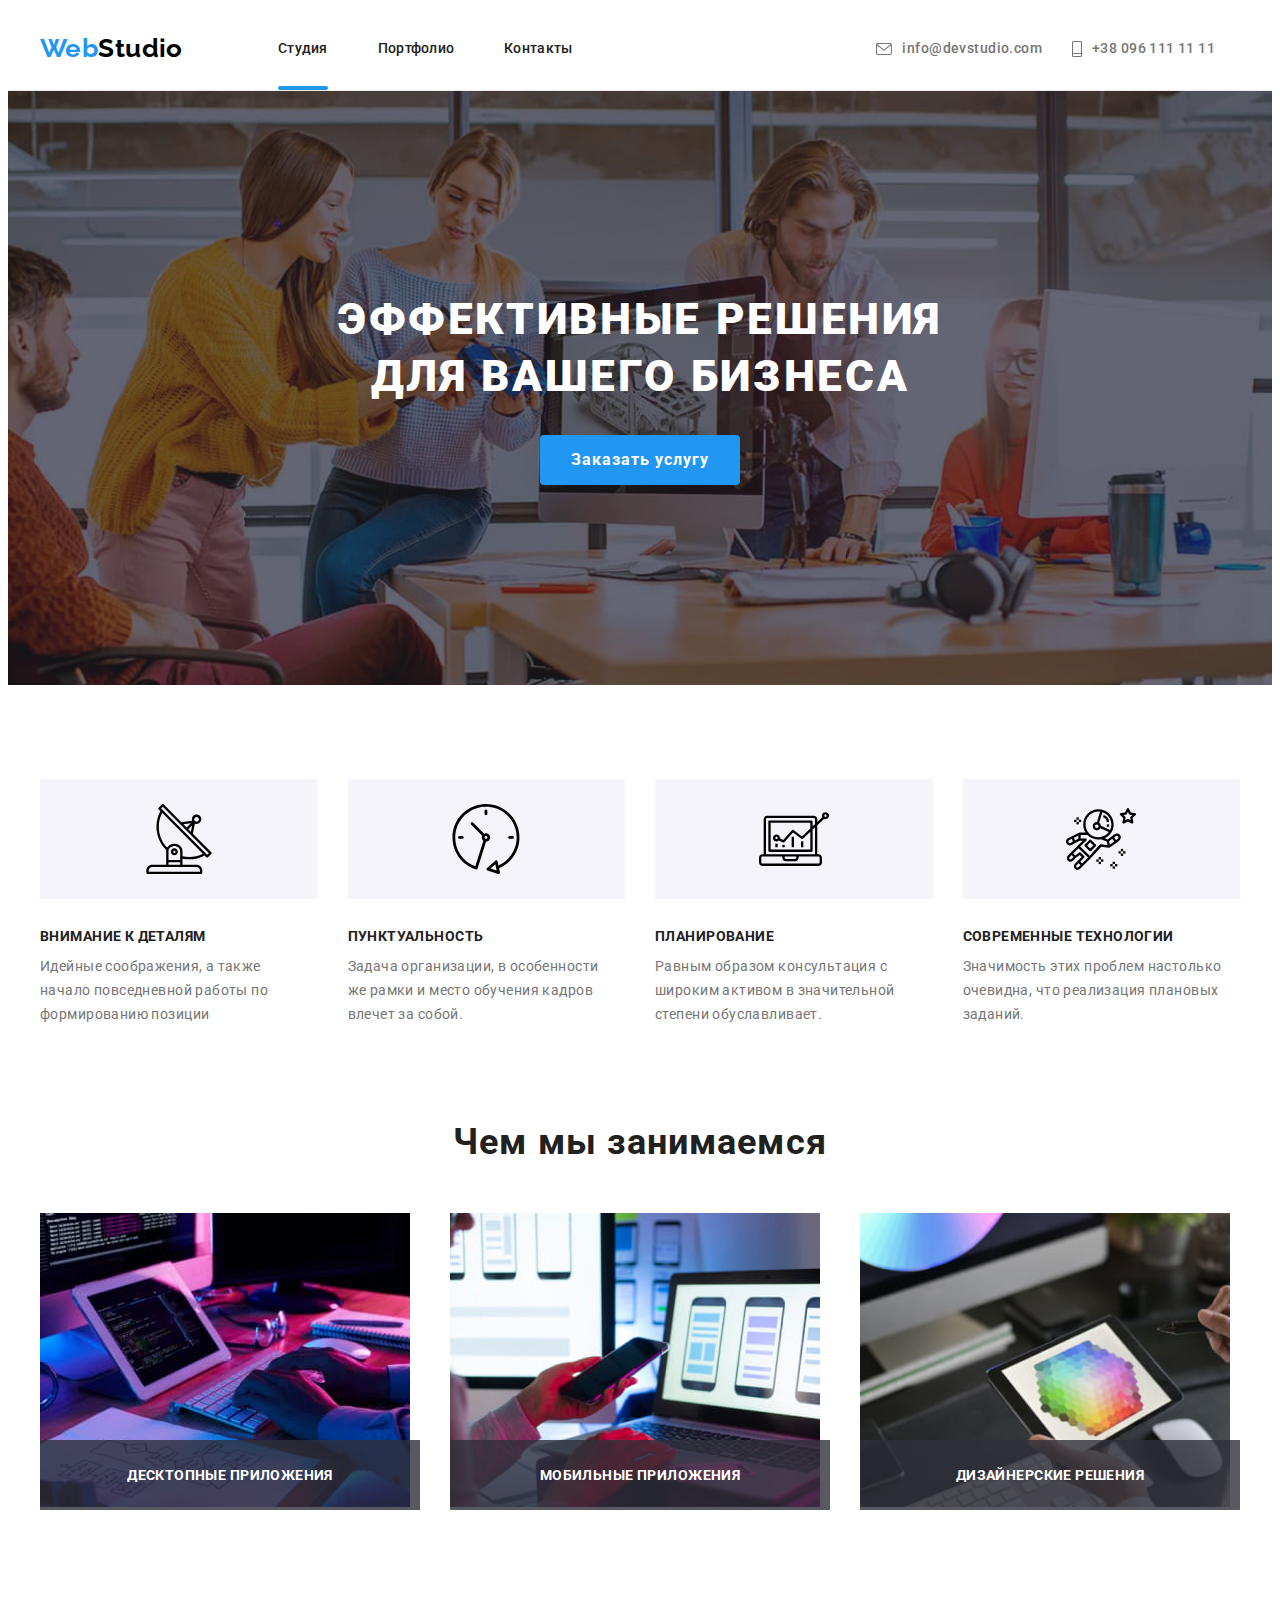
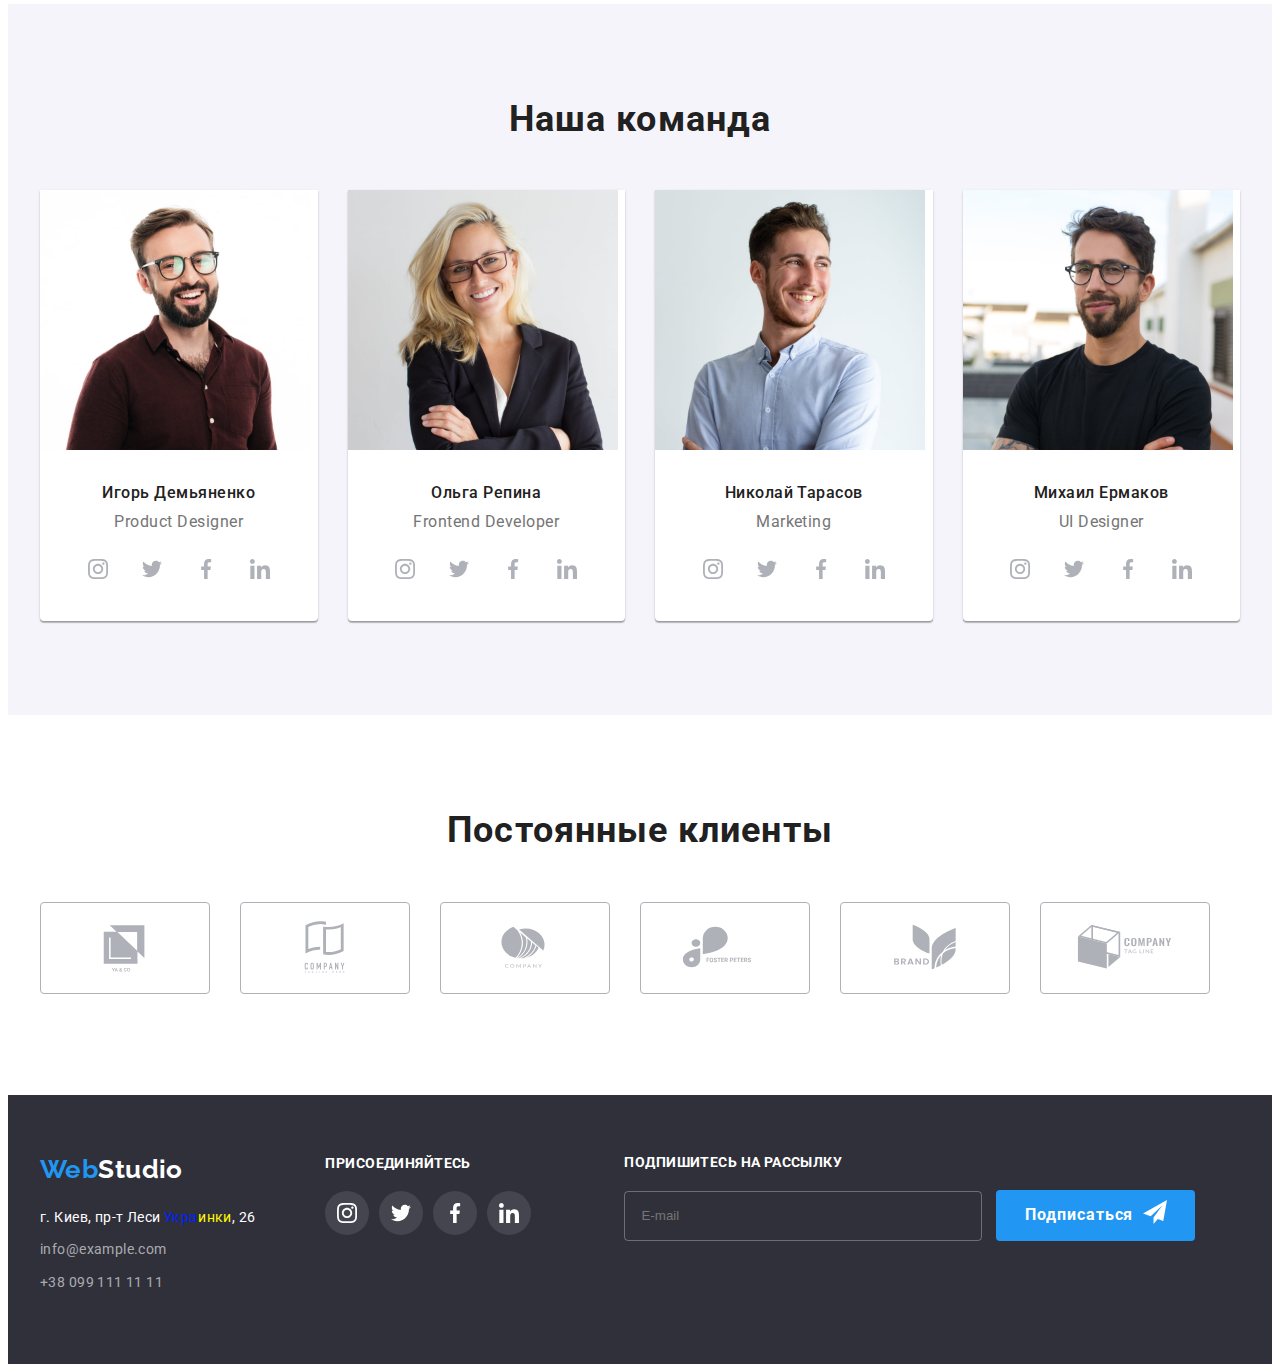
==== commit b4da66a5: "HW7 rev3" ====
--- a/index.html
+++ b/index.html
@@ -38,40 +38,40 @@
   <header class="header">
     <div class="container">
       <a
-        class="logo__header"
+        class="logo"
         href="./index.html"
       >Web<span class="logo__black">Studio</span></a>
-      <nav class="menu-nav">
-        <ul class="menu-nav__list list">
-          <li class="menu-nav__item current1 ">
-            <a
-              class="menu-nav__link link current"
+      <nav class="navigator">
+        <ul class="navigator__list list">
+          <li class="navigator__item current1 ">
+            <a
+              class="navigator__link link current"
               href="./index.html"
             >Студия</a>
           </li>
-          <li class="menu-nav__item">
-            <a
-              class="menu-nav__link link"
+          <li class="navigator__item">
+            <a
+              class="navigator__link link"
               href="./portfolio.html"
             >Портфолио</a>
           </li>
-          <li class="menu-nav__item">
-            <a
-              class="menu-nav__link link"
+          <li class="navigator__item">
+            <a
+              class="navigator__link link"
               href="#masters"
             >Контакты</a>
           </li>
         </ul>
       </nav>
       <div class="header-conect">
-        <ul class="contact list">
-          <div class="contact__icon">
+        <div class="contact__icon">
+          <ul class="contact list">
             <li class="contact__mail">
               <a
                 class="contact__contact link"
                 href="mailto:info@devstudio.com"
               ><svg
-                  class="contact__soc-icon"
+                  class="contact__icon"
                   width="16"
                   height="12"
                 >
@@ -86,7 +86,7 @@
                 href="tel:+380961111111"
               >
                 <svg
-                  class="contact__soc-icon"
+                  class="contact__icon"
                   width="10"
                   height="16"
                 >
@@ -94,7 +94,7 @@
                 </svg>
                 +38 096 111 11 11</a>
             </li>
-          </div>
+        </div>
         </ul>
       </div>
     </div>
@@ -599,10 +599,10 @@
   <!-- --------------------Футер-------------------------- -->
   <footer class="footer">
     <div class="div-2 container">
-      <div class="footer-4stroki">
+      <div class="footer-left-list">
         <div class="logo-mb">
           <a
-            class="logo__header"
+            class="logo"
             href="./index.html"
             target="_blank"
             rel="noopener noreferrer"
@@ -633,24 +633,19 @@
               >+38 099 111 11 11</a>
             </li>
           </ul>
-
-
-
         </address>
-
-
       </div>
       <!-- Присоединитса -->
-      <div class="futer-soc">
-        <h3 class="futer-soc-h3">присоединяйтесь</h3>
-        <ul class="futer-soc-list list">
-          <li class="futer-soc-list__item">
-            <a
-              href=""
-              class="futer-soc-list__link link"
-            >
-              <svg
-                class="futer-soc-list__icon"
+      <div class="footer-soc">
+        <h3 class="footer-soc-h3">присоединяйтесь</h3>
+        <ul class="social list">
+          <li class="social__item">
+            <a
+              href=""
+              class="social__link link"
+            >
+              <svg
+                class="social__icon"
                 width="20"
                 height="20"
               >
@@ -658,13 +653,13 @@
               </svg>
             </a>
           </li>
-          <li class="futer-soc-list__item">
-            <a
-              href=""
-              class="futer-soc-list__link link"
-            >
-              <svg
-                class="futer-soc-list__icon"
+          <li class="social__item">
+            <a
+              href=""
+              class="social__link link"
+            >
+              <svg
+                class="social__icon"
                 width="20"
                 height="20"
               >
@@ -672,13 +667,13 @@
               </svg>
             </a>
           </li>
-          <li class="futer-soc-list__item">
-            <a
-              href=""
-              class="futer-soc-list__link link"
-            >
-              <svg
-                class="futer-soc-list__icon"
+          <li class="social__item">
+            <a
+              href=""
+              class="social__link link"
+            >
+              <svg
+                class="social__icon"
                 width="20"
                 height="20"
               >
@@ -686,13 +681,13 @@
               </svg>
             </a>
           </li>
-          <li class="futer-soc-list__item">
-            <a
-              href=""
-              class="futer-soc-list__link link"
-            >
-              <svg
-                class="futer-soc-list__icon"
+          <li class="social__item">
+            <a
+              href=""
+              class="social__link link"
+            >
+              <svg
+                class="social__icon"
                 width="20"
                 height="20"
               >
@@ -702,25 +697,25 @@
           </li>
         </ul>
       </div>
-      <!-- Input-Futer -->
-      <div class="futer-form">
-        <p class="futer-form__title">Подпишитесь на рассылку</p>
-        <div class="futer-form__imail"></div>
+      <!-- Input-Footer -->
+      <div class="footer-form">
+        <p class="footer-form__title">Подпишитесь на рассылку</p>
+        <div class="footer-form__imail"></div>
         <input
           type="text"
           placeholder="E-mail"
           name="user-name"
-          class="futer-form__input"
+          class="footer-form__input"
           required
           title="email@email.com"
           id="user-name"
         />
         <button
-          class="futer-form__futer"
+          class="footer-form__footer"
           type="submit"
         >Подписаться
           <svg
-            class="futer-form__icon"
+            class="footer-form__icon"
             width="24"
             height="24"
           >
--- a/css/main.css
+++ b/css/main.css
@@ -15,6 +15,11 @@
   --mb: 94px;
   --mb-h2: 50px;
   --height-bt: 38px;
+}
+
+.section {
+  padding-top: 94px;
+  padding-bottom: 94px;
 }
 
 /*  box-sizing выравнивает элемент по ширине падинга и бордера */
@@ -58,11 +63,14 @@
 .link1 {
   list-style: none;
   text-decoration: none;
-  -webkit-transition: color 250ms cubic-bezier(0.4, 0, 0.2, 1), background-color 250ms cubic-bezier(0.4, 0, 0.2, 1);
-  transition: color 250ms cubic-bezier(0.4, 0, 0.2, 1), background-color 250ms cubic-bezier(0.4, 0, 0.2, 1);
-}
-
-.list:hover, .list:focus,
+  -webkit-transition: color 250ms cubic-bezier(0.4, 0, 0.2, 1),
+    background-color 250ms cubic-bezier(0.4, 0, 0.2, 1);
+  transition: color 250ms cubic-bezier(0.4, 0, 0.2, 1),
+    background-color 250ms cubic-bezier(0.4, 0, 0.2, 1);
+}
+
+.list:hover,
+.list:focus,
 .link:hover,
 .link:focus,
 .link1:hover,
@@ -104,7 +112,7 @@
   /* outline: 1px solid rgb(238, 246, 9); */
 }
 
-img {
+.img {
   display: block;
   max-width: 100%;
 }
@@ -127,8 +135,8 @@
   display: -ms-flexbox;
   display: flex;
   -webkit-box-align: center;
-      -ms-flex-align: center;
-          align-items: center;
+  -ms-flex-align: center;
+  align-items: center;
   margin: 0 auto;
 }
 
@@ -137,13 +145,13 @@
   align-items: center;
   margin: 0 auto; 
  }*/
-.logo__header {
+.logo {
   display: -webkit-box;
   display: -ms-flexbox;
   display: flex;
   -webkit-box-align: center;
-      -ms-flex-align: center;
-          align-items: center;
+  -ms-flex-align: center;
+  align-items: center;
   width: 145px;
   height: 31px;
   font-family: 'Raleway';
@@ -162,14 +170,14 @@
   color: #ffffff;
 }
 
-.menu-nav {
+.navigator {
   padding-left: 93px;
   display: -webkit-box;
   display: -ms-flexbox;
   display: flex;
 }
 
-.menu-nav__list {
+.navigator__list {
   display: -webkit-box;
   display: -ms-flexbox;
   display: flex;
@@ -186,15 +194,15 @@
   display: -ms-flexbox;
   display: flex;
   -webkit-box-align: center;
-      -ms-flex-align: center;
-          align-items: center;
-}
-
-.menu-nav__item:not(:last-child) {
+  -ms-flex-align: center;
+  align-items: center;
+}
+
+.navigator__item:not(:last-child) {
   margin-right: 50px;
 }
 
-.menu-nav__link {
+.navigator__link {
   font-weight: 500;
   font-size: 14px;
   line-height: 1.14;
@@ -205,16 +213,16 @@
 .contact__mail {
   padding-right: 30px;
   -ms-flex-negative: 0;
-      flex-shrink: 0;
+  flex-shrink: 0;
 }
 
 .contact__tel {
   -ms-flex-negative: 0;
-      flex-shrink: 0;
-}
-
-.contact__soc-icon:hover .contact__contact,
-.contact__soc-icon:focus .contact__contact {
+  flex-shrink: 0;
+}
+
+.contact__icon:hover .contact__contact,
+.contact__icon:focus .contact__contact {
   fill: var(--accent-text-color);
 }
 
@@ -222,19 +230,9 @@
   display: block;
 }
 
-.link:hover, .link:focus {
+.link:hover,
+.link:focus {
   color: var(--accent-text-color);
-}
-
-.contact__icon {
-  display: -webkit-box;
-  display: -ms-flexbox;
-  display: flex;
-  -webkit-box-sizing: border-box;
-          box-sizing: border-box;
-  -webkit-box-align: center;
-      -ms-flex-align: center;
-          align-items: center;
 }
 
 .contact__contact {
@@ -246,11 +244,11 @@
   display: -ms-flexbox;
   display: flex;
   -webkit-box-align: center;
-      -ms-flex-align: center;
-          align-items: center;
-}
-
-.contact__soc-icon {
+  -ms-flex-align: center;
+  align-items: center;
+}
+
+.contact__icon {
   fill: currentColor;
   margin-right: 10px;
 }
@@ -258,13 +256,21 @@
 .hero {
   max-width: 1600px;
   /* background-color: var(--durk-background-color); */
-  background-image: -webkit-gradient(linear, left top, left bottom, from(rgba(47, 48, 58, 0.4)), to(rgba(47, 48, 58, 0.4))), url(../img/hero.jpg);
-  background-image: linear-gradient(rgba(47, 48, 58, 0.4), rgba(47, 48, 58, 0.4)), url(../img/hero.jpg);
+  background-image: -webkit-gradient(
+      linear,
+      left top,
+      left bottom,
+      from(rgba(47, 48, 58, 0.4)),
+      to(rgba(47, 48, 58, 0.4))
+    ),
+    url(../img/hero.jpg);
+  background-image: linear-gradient(rgba(47, 48, 58, 0.4), rgba(47, 48, 58, 0.4)),
+    url(../img/hero.jpg);
   background-repeat: no-repeat;
   background-position: center;
   background-size: cover;
   -webkit-box-sizing: border-box;
-          box-sizing: border-box;
+  box-sizing: border-box;
   padding-top: 200px;
   padding-bottom: 200px;
   padding-left: 15px;
@@ -299,11 +305,11 @@
   display: -ms-flexbox;
   display: flex;
   -webkit-box-pack: center;
-      -ms-flex-pack: center;
-          justify-content: center;
+  -ms-flex-pack: center;
+  justify-content: center;
   -webkit-box-align: center;
-      -ms-flex-align: center;
-          align-items: center;
+  -ms-flex-align: center;
+  align-items: center;
   text-align: center;
   letter-spacing: 0.06em;
   color: var(--primeri-wite-color);
@@ -312,13 +318,16 @@
   margin: 0 auto;
   border: 0px;
   border-radius: 4px;
-  -webkit-transition: color 250ms cubic-bezier(0.4, 0, 0.2, 1), background-color 250ms cubic-bezier(0.4, 0, 0.2, 1);
-  transition: color 250ms cubic-bezier(0.4, 0, 0.2, 1), background-color 250ms cubic-bezier(0.4, 0, 0.2, 1);
-}
-
-.hero-button:hover, .hero-button:focus {
+  -webkit-transition: color 250ms cubic-bezier(0.4, 0, 0.2, 1),
+    background-color 250ms cubic-bezier(0.4, 0, 0.2, 1);
+  transition: color 250ms cubic-bezier(0.4, 0, 0.2, 1),
+    background-color 250ms cubic-bezier(0.4, 0, 0.2, 1);
+}
+
+.hero-button:hover,
+.hero-button:focus {
   -webkit-box-shadow: 0px 4px 4px rgba(0, 0, 0, 0.15);
-          box-shadow: 0px 4px 4px rgba(0, 0, 0, 0.15);
+  box-shadow: 0px 4px 4px rgba(0, 0, 0, 0.15);
   background-color: var(--background-color);
 }
 
@@ -329,11 +338,11 @@
   display: -ms-flexbox;
   display: flex;
   -webkit-box-pack: center;
-      -ms-flex-pack: center;
-          justify-content: center;
+  -ms-flex-pack: center;
+  justify-content: center;
   -webkit-box-align: center;
-      -ms-flex-align: center;
-          align-items: center;
+  -ms-flex-align: center;
+  align-items: center;
   margin-bottom: 30px;
 }
 
@@ -342,8 +351,8 @@
   display: -ms-flexbox;
   display: flex;
   -webkit-box-pack: center;
-      -ms-flex-pack: center;
-          justify-content: center;
+  -ms-flex-pack: center;
+  justify-content: center;
   margin-left: -30px;
   /* перекидует список в столбик если не влазит */
   /* flex-wrap: wrap; */
@@ -357,7 +366,7 @@
 
 .benefits-item {
   -ms-flex-preferred-size: calc(100% / 4 - 30px);
-      flex-basis: calc(100% / 4 - 30px);
+  flex-basis: calc(100% / 4 - 30px);
   width: calc((100% - 90px) / 4);
   margin-left: 30px;
 }
@@ -372,7 +381,7 @@
   padding: 0;
   clip: rect(0 0 0 0);
   -webkit-clip-path: inset(50%);
-          clip-path: inset(50%);
+  clip-path: inset(50%);
   margin: -1px;
 }
 
@@ -410,8 +419,8 @@
   display: -ms-flexbox;
   display: flex;
   -webkit-box-pack: center;
-      -ms-flex-pack: center;
-          justify-content: center;
+  -ms-flex-pack: center;
+  justify-content: center;
   margin-left: -30px;
 }
 
@@ -432,7 +441,7 @@
 .occupation-item {
   position: relative;
   -ms-flex-preferred-size: calc(100% / 3 - 30px);
-      flex-basis: calc(100% / 3 - 30px);
+  flex-basis: calc(100% / 3 - 30px);
   width: calc((100% - 90px) / 3);
   margin-left: 30px;
   background: var(--primeri-wite-color);
@@ -453,11 +462,11 @@
   display: -ms-flexbox;
   display: flex;
   -webkit-box-align: center;
-      -ms-flex-align: center;
-          align-items: center;
+  -ms-flex-align: center;
+  align-items: center;
   -webkit-box-pack: center;
-      -ms-flex-pack: center;
-          justify-content: center;
+  -ms-flex-pack: center;
+  justify-content: center;
   position: absolute;
   width: 100%;
   height: 70px;
@@ -474,19 +483,21 @@
   display: -ms-flexbox;
   display: flex;
   -webkit-box-pack: center;
-      -ms-flex-pack: center;
-          justify-content: center;
+  -ms-flex-pack: center;
+  justify-content: center;
   margin-left: -30px;
 }
 
 .team-item {
   -ms-flex-preferred-size: calc(100% / 4 - 30px);
-      flex-basis: calc(100% / 4 - 30px);
+  flex-basis: calc(100% / 4 - 30px);
   width: calc((100% - 90px) / 4);
   margin-left: 30px;
   background: var(--primeri-wite-color);
-  -webkit-box-shadow: 0px 1px 3px rgba(0, 0, 0, 0.12), 0px 1px 1px rgba(0, 0, 0, 0.14), 0px 2px 1px rgba(0, 0, 0, 0.2);
-          box-shadow: 0px 1px 3px rgba(0, 0, 0, 0.12), 0px 1px 1px rgba(0, 0, 0, 0.14), 0px 2px 1px rgba(0, 0, 0, 0.2);
+  -webkit-box-shadow: 0px 1px 3px rgba(0, 0, 0, 0.12), 0px 1px 1px rgba(0, 0, 0, 0.14),
+    0px 2px 1px rgba(0, 0, 0, 0.2);
+  box-shadow: 0px 1px 3px rgba(0, 0, 0, 0.12), 0px 1px 1px rgba(0, 0, 0, 0.14),
+    0px 2px 1px rgba(0, 0, 0, 0.2);
   border-radius: 0px 0px 4px 4px;
 }
 
@@ -520,8 +531,8 @@
   display: -ms-flexbox;
   display: flex;
   -webkit-box-pack: center;
-      -ms-flex-pack: center;
-          justify-content: center;
+  -ms-flex-pack: center;
+  justify-content: center;
 }
 
 .team-soc-item + .team-soc-item {
@@ -537,17 +548,20 @@
   display: -ms-flexbox;
   display: flex;
   -webkit-box-align: center;
-      -ms-flex-align: center;
-          align-items: center;
+  -ms-flex-align: center;
+  align-items: center;
   -webkit-box-pack: center;
-      -ms-flex-pack: center;
-          justify-content: center;
+  -ms-flex-pack: center;
+  justify-content: center;
   fill: var(--team-soc-icon);
-  -webkit-transition: color 250ms cubic-bezier(0.4, 0, 0.2, 1), fill 250ms cubic-bezier(0.4, 0, 0.2, 1), background-color 250ms cubic-bezier(0.4, 0, 0.2, 1);
-  transition: color 250ms cubic-bezier(0.4, 0, 0.2, 1), fill 250ms cubic-bezier(0.4, 0, 0.2, 1), background-color 250ms cubic-bezier(0.4, 0, 0.2, 1);
-}
-
-.team-soc-link:hover, .team-soc-link:focus {
+  -webkit-transition: color 250ms cubic-bezier(0.4, 0, 0.2, 1),
+    fill 250ms cubic-bezier(0.4, 0, 0.2, 1), background-color 250ms cubic-bezier(0.4, 0, 0.2, 1);
+  transition: color 250ms cubic-bezier(0.4, 0, 0.2, 1), fill 250ms cubic-bezier(0.4, 0, 0.2, 1),
+    background-color 250ms cubic-bezier(0.4, 0, 0.2, 1);
+}
+
+.team-soc-link:hover,
+.team-soc-link:focus {
   background-color: var(--accent-text-color);
   fill: var(--primeri-wite-color);
 }
@@ -589,23 +603,26 @@
   height: 92px;
   border: 1px solid #afb1b8;
   -webkit-box-sizing: border-box;
-          box-sizing: border-box;
+  box-sizing: border-box;
   border-radius: 4px;
   display: -webkit-box;
   display: -ms-flexbox;
   display: flex;
   -webkit-box-pack: center;
-      -ms-flex-pack: center;
-          justify-content: center;
+  -ms-flex-pack: center;
+  justify-content: center;
   -webkit-box-align: center;
-      -ms-flex-align: center;
-          align-items: center;
+  -ms-flex-align: center;
+  align-items: center;
   fill: var(--team-soc-icon);
-  -webkit-transition: color 250ms cubic-bezier(0.4, 0, 0.2, 1), fill 250ms cubic-bezier(0.4, 0, 0.2, 1), border 250ms cubic-bezier(0.4, 0, 0.2, 1);
-  transition: color 250ms cubic-bezier(0.4, 0, 0.2, 1), fill 250ms cubic-bezier(0.4, 0, 0.2, 1), border 250ms cubic-bezier(0.4, 0, 0.2, 1);
-}
-
-.a-soc-link:hover, .a-soc-link:focus {
+  -webkit-transition: color 250ms cubic-bezier(0.4, 0, 0.2, 1),
+    fill 250ms cubic-bezier(0.4, 0, 0.2, 1), border 250ms cubic-bezier(0.4, 0, 0.2, 1);
+  transition: color 250ms cubic-bezier(0.4, 0, 0.2, 1), fill 250ms cubic-bezier(0.4, 0, 0.2, 1),
+    border 250ms cubic-bezier(0.4, 0, 0.2, 1);
+}
+
+.a-soc-link:hover,
+.a-soc-link:focus {
   /* background-color: var(--accent-text-color); */
   fill: var(--accent-text-color);
   border: 1px solid var(--accent-text-color);
@@ -673,11 +690,11 @@
   margin-left: -3px;
 }
 
-.futer-soc {
+.footer-soc {
   padding-left: 70px;
 }
 
-.futer-soc-h3 {
+.footer-soc-h3 {
   font-family: 'Roboto';
   font-style: normal;
   font-weight: 700;
@@ -689,20 +706,20 @@
   color: var(--primeri-wite-color);
 }
 
-.futer-soc-list {
+.social {
   display: -webkit-box;
   display: -ms-flexbox;
   display: flex;
   -webkit-box-pack: start;
-      -ms-flex-pack: start;
-          justify-content: flex-start;
-}
-
-.futer-soc-list__item + .futer-soc-list__item {
+  -ms-flex-pack: start;
+  justify-content: flex-start;
+}
+
+.social__item + .social__item {
   margin-left: 10px;
 }
 
-.futer-soc-list__link {
+.social__link {
   width: 44px;
   height: 44px;
   background-color: 0px 4px 4px 0px #00000040;
@@ -712,18 +729,21 @@
   display: -ms-flexbox;
   display: flex;
   -webkit-box-align: center;
-      -ms-flex-align: center;
-          align-items: center;
+  -ms-flex-align: center;
+  align-items: center;
   -webkit-box-pack: center;
-      -ms-flex-pack: center;
-          justify-content: center;
+  -ms-flex-pack: center;
+  justify-content: center;
   fill: var(--primeri-wite-color);
-  -webkit-transition: color 250ms cubic-bezier(0.4, 0, 0.2, 1), background-color 250ms cubic-bezier(0.4, 0, 0.2, 1);
-  transition: color 250ms cubic-bezier(0.4, 0, 0.2, 1), background-color 250ms cubic-bezier(0.4, 0, 0.2, 1);
+  -webkit-transition: color 250ms cubic-bezier(0.4, 0, 0.2, 1),
+    background-color 250ms cubic-bezier(0.4, 0, 0.2, 1);
+  transition: color 250ms cubic-bezier(0.4, 0, 0.2, 1),
+    background-color 250ms cubic-bezier(0.4, 0, 0.2, 1);
   background: rgba(255, 255, 255, 0.1);
 }
 
-.futer-soc-list__link:hover, .futer-soc-list__link:focus {
+.social__link:hover,
+.social__link:focus {
   background-color: var(--accent-text-color);
   fill: var(--primeri-wite-color);
 }
@@ -731,7 +751,7 @@
 /* .team-soc-icon{
   fill: var(--team-soc-icon);
 } */
-.futer-form__title {
+.footer-form__title {
   margin-bottom: 20px;
   font-family: 'Roboto';
   font-style: normal;
@@ -743,12 +763,12 @@
   color: var(--primeri-wite-color);
 }
 
-.futer-form__input {
+.footer-form__input {
   width: 358px;
   height: 50px;
   border: 1px solid rgba(255, 255, 255, 0.3);
   -webkit-box-sizing: border-box;
-          box-sizing: border-box;
+  box-sizing: border-box;
   border-radius: 4px;
   background-color: transparent;
   /*  Прозрачный фон */
@@ -757,11 +777,11 @@
   color: var(--team-soc-icon);
 }
 
-.futer-form {
+.footer-form {
   padding-left: 93px;
 }
 
-.futer-form__futer {
+.footer-form__footer {
   position: relative;
   cursor: pointer;
   background: var(--accent-text-color);
@@ -776,17 +796,19 @@
   line-height: 1.9;
   letter-spacing: 0.06em;
   color: #ffffff;
-  -webkit-transition: color 250ms cubic-bezier(0.4, 0, 0.2, 1), background-color 250ms cubic-bezier(0.4, 0, 0.2, 1);
-  transition: color 250ms cubic-bezier(0.4, 0, 0.2, 1), background-color 250ms cubic-bezier(0.4, 0, 0.2, 1);
-}
-
-.futer-form__icon {
+  -webkit-transition: color 250ms cubic-bezier(0.4, 0, 0.2, 1),
+    background-color 250ms cubic-bezier(0.4, 0, 0.2, 1);
+  transition: color 250ms cubic-bezier(0.4, 0, 0.2, 1),
+    background-color 250ms cubic-bezier(0.4, 0, 0.2, 1);
+}
+
+.footer-form__icon {
   position: absolute;
   right: 28px;
   fill: var(--primeri-wite-color);
 }
 
-.futer-form__futer {
+.footer-form__footer {
   position: relative;
   cursor: pointer;
   background: var(--accent-text-color);
@@ -801,14 +823,17 @@
   line-height: 1.9;
   letter-spacing: 0.06em;
   color: #ffffff;
-  -webkit-transition: color 250ms cubic-bezier(0.4, 0, 0.2, 1), background-color 250ms cubic-bezier(0.4, 0, 0.2, 1);
-  transition: color 250ms cubic-bezier(0.4, 0, 0.2, 1), background-color 250ms cubic-bezier(0.4, 0, 0.2, 1);
-}
-
-.futer-form__futer:focus, .futer-form__futer:hover {
+  -webkit-transition: color 250ms cubic-bezier(0.4, 0, 0.2, 1),
+    background-color 250ms cubic-bezier(0.4, 0, 0.2, 1);
+  transition: color 250ms cubic-bezier(0.4, 0, 0.2, 1),
+    background-color 250ms cubic-bezier(0.4, 0, 0.2, 1);
+}
+
+.footer-form__footer:focus,
+.footer-form__footer:hover {
   background: var(--background-color);
   -webkit-box-shadow: 0px 4px 4px rgba(0, 0, 0, 0.15);
-          box-shadow: 0px 4px 4px rgba(0, 0, 0, 0.15);
+  box-shadow: 0px 4px 4px rgba(0, 0, 0, 0.15);
   border-radius: 4px;
 }
 
@@ -824,17 +849,28 @@
   padding: 6px 22px;
   border: 0px;
   border-radius: 4px;
-  -webkit-transition: color 250ms cubic-bezier(0.4, 0, 0.2, 1), background-color 250ms cubic-bezier(0.4, 0, 0.2, 1), -webkit-box-shadow 250ms cubic-bezier(0.4, 0, 0.2, 1);
-  transition: color 250ms cubic-bezier(0.4, 0, 0.2, 1), background-color 250ms cubic-bezier(0.4, 0, 0.2, 1), -webkit-box-shadow 250ms cubic-bezier(0.4, 0, 0.2, 1);
-  transition: color 250ms cubic-bezier(0.4, 0, 0.2, 1), background-color 250ms cubic-bezier(0.4, 0, 0.2, 1), box-shadow 250ms cubic-bezier(0.4, 0, 0.2, 1);
-  transition: color 250ms cubic-bezier(0.4, 0, 0.2, 1), background-color 250ms cubic-bezier(0.4, 0, 0.2, 1), box-shadow 250ms cubic-bezier(0.4, 0, 0.2, 1), -webkit-box-shadow 250ms cubic-bezier(0.4, 0, 0.2, 1);
+  -webkit-transition: color 250ms cubic-bezier(0.4, 0, 0.2, 1),
+    background-color 250ms cubic-bezier(0.4, 0, 0.2, 1),
+    -webkit-box-shadow 250ms cubic-bezier(0.4, 0, 0.2, 1);
+  transition: color 250ms cubic-bezier(0.4, 0, 0.2, 1),
+    background-color 250ms cubic-bezier(0.4, 0, 0.2, 1),
+    -webkit-box-shadow 250ms cubic-bezier(0.4, 0, 0.2, 1);
+  transition: color 250ms cubic-bezier(0.4, 0, 0.2, 1),
+    background-color 250ms cubic-bezier(0.4, 0, 0.2, 1),
+    box-shadow 250ms cubic-bezier(0.4, 0, 0.2, 1);
+  transition: color 250ms cubic-bezier(0.4, 0, 0.2, 1),
+    background-color 250ms cubic-bezier(0.4, 0, 0.2, 1),
+    box-shadow 250ms cubic-bezier(0.4, 0, 0.2, 1),
+    -webkit-box-shadow 250ms cubic-bezier(0.4, 0, 0.2, 1);
 }
 
 .nav-button:hover {
   color: var(--primeri-wite-color);
   background-color: var(--accent-text-color);
-  -webkit-box-shadow: 0px 3px 1px rgba(0, 0, 0, 0.1), 0px 1px 2px rgba(0, 0, 0, 0.08), 0px 2px 2px rgba(0, 0, 0, 0.12);
-          box-shadow: 0px 3px 1px rgba(0, 0, 0, 0.1), 0px 1px 2px rgba(0, 0, 0, 0.08), 0px 2px 2px rgba(0, 0, 0, 0.12);
+  -webkit-box-shadow: 0px 3px 1px rgba(0, 0, 0, 0.1), 0px 1px 2px rgba(0, 0, 0, 0.08),
+    0px 2px 2px rgba(0, 0, 0, 0.12);
+  box-shadow: 0px 3px 1px rgba(0, 0, 0, 0.1), 0px 1px 2px rgba(0, 0, 0, 0.08),
+    0px 2px 2px rgba(0, 0, 0, 0.12);
   border: 0px;
 }
 
@@ -844,15 +880,17 @@
   display: -ms-flexbox;
   display: flex;
   -webkit-box-pack: center;
-      -ms-flex-pack: center;
-          justify-content: center;
+  -ms-flex-pack: center;
+  justify-content: center;
 }
 
 .activ {
   color: var(--primeri-wite-color);
   background-color: var(--accent-text-color);
-  -webkit-box-shadow: 0px 3px 1px rgba(0, 0, 0, 0.1), 0px 1px 2px rgba(0, 0, 0, 0.08), 0px 2px 2px rgba(0, 0, 0, 0.12);
-          box-shadow: 0px 3px 1px rgba(0, 0, 0, 0.1), 0px 1px 2px rgba(0, 0, 0, 0.08), 0px 2px 2px rgba(0, 0, 0, 0.12);
+  -webkit-box-shadow: 0px 3px 1px rgba(0, 0, 0, 0.1), 0px 1px 2px rgba(0, 0, 0, 0.08),
+    0px 2px 2px rgba(0, 0, 0, 0.12);
+  box-shadow: 0px 3px 1px rgba(0, 0, 0, 0.1), 0px 1px 2px rgba(0, 0, 0, 0.08),
+    0px 2px 2px rgba(0, 0, 0, 0.12);
   border: 0px;
 }
 
@@ -885,14 +923,14 @@
   display: -ms-flexbox;
   display: flex;
   -ms-flex-wrap: wrap;
-      flex-wrap: wrap;
+  flex-wrap: wrap;
   margin-left: -30px;
   margin-bottom: -30px;
 }
 
 .img-button {
   -ms-flex-preferred-size: calc(100% / 3 - 30px);
-      flex-basis: calc(100% / 3 - 30px);
+  flex-basis: calc(100% / 3 - 30px);
   width: calc((100% - 90px) / 3);
   margin-left: 30px;
   margin-bottom: 30px;
@@ -900,7 +938,7 @@
 
 .img-button:hover .img-cover-text {
   -webkit-transform: translateY(0%);
-          transform: translateY(0%);
+  transform: translateY(0%);
 }
 
 .img-cover-wrap {
@@ -923,7 +961,7 @@
   left: 0;
   background: rgba(33, 150, 243, 0.9);
   -webkit-transform: translateY(100%);
-          transform: translateY(100%);
+  transform: translateY(100%);
   -webkit-transition: -webkit-transform 250ms;
   transition: -webkit-transform 250ms;
   transition: transform 250ms;
@@ -958,14 +996,18 @@
   -webkit-transition: -webkit-box-shadow 250ms cubic-bezier(0.4, 0, 0.2, 1);
   transition: -webkit-box-shadow 250ms cubic-bezier(0.4, 0, 0.2, 1);
   transition: box-shadow 250ms cubic-bezier(0.4, 0, 0.2, 1);
-  transition: box-shadow 250ms cubic-bezier(0.4, 0, 0.2, 1), -webkit-box-shadow 250ms cubic-bezier(0.4, 0, 0.2, 1);
+  transition: box-shadow 250ms cubic-bezier(0.4, 0, 0.2, 1),
+    -webkit-box-shadow 250ms cubic-bezier(0.4, 0, 0.2, 1);
   /* width: 370px; */
   /* box-sizing: border-box; */
 }
 
-.border-img:hover, .border-img:focus {
-  -webkit-box-shadow: 0px 1px 1px rgba(0, 0, 0, 0.12), 0px 4px 4px rgba(0, 0, 0, 0.06), 1px 4px 6px rgba(0, 0, 0, 0.16);
-          box-shadow: 0px 1px 1px rgba(0, 0, 0, 0.12), 0px 4px 4px rgba(0, 0, 0, 0.06), 1px 4px 6px rgba(0, 0, 0, 0.16);
+.border-img:hover,
+.border-img:focus {
+  -webkit-box-shadow: 0px 1px 1px rgba(0, 0, 0, 0.12), 0px 4px 4px rgba(0, 0, 0, 0.06),
+    1px 4px 6px rgba(0, 0, 0, 0.16);
+  box-shadow: 0px 1px 1px rgba(0, 0, 0, 0.12), 0px 4px 4px rgba(0, 0, 0, 0.06),
+    1px 4px 6px rgba(0, 0, 0, 0.16);
 }
 
 .img-button-p {
@@ -1039,7 +1081,7 @@
 
 .backdrop.is-hidden .modal {
   -webkit-transform: rotate(0) scale(1);
-          transform: rotate(0) scale(1);
+  transform: rotate(0) scale(1);
 }
 
 .modal {
@@ -1047,12 +1089,14 @@
   top: 50%;
   left: 50%;
   -webkit-transform: translate(-50%, -50%);
-          transform: translate(-50%, -50%);
+  transform: translate(-50%, -50%);
   width: 528px;
   /* height: 581px; */
   background: #ffffff;
-  -webkit-box-shadow: 0px 1px 3px rgba(0, 0, 0, 0.12), 0px 1px 1px rgba(0, 0, 0, 0.14), 0px 2px 1px rgba(0, 0, 0, 0.2);
-          box-shadow: 0px 1px 3px rgba(0, 0, 0, 0.12), 0px 1px 1px rgba(0, 0, 0, 0.14), 0px 2px 1px rgba(0, 0, 0, 0.2);
+  -webkit-box-shadow: 0px 1px 3px rgba(0, 0, 0, 0.12), 0px 1px 1px rgba(0, 0, 0, 0.14),
+    0px 2px 1px rgba(0, 0, 0, 0.2);
+  box-shadow: 0px 1px 3px rgba(0, 0, 0, 0.12), 0px 1px 1px rgba(0, 0, 0, 0.14),
+    0px 2px 1px rgba(0, 0, 0, 0.2);
   border-radius: 4px;
   -webkit-transition: -webkit-transform 500ms;
   transition: -webkit-transform 500ms;
@@ -1066,11 +1110,11 @@
   display: -ms-flexbox;
   display: flex;
   -webkit-box-align: center;
-      -ms-flex-align: center;
-          align-items: center;
+  -ms-flex-align: center;
+  align-items: center;
   -webkit-box-pack: center;
-      -ms-flex-pack: center;
-          justify-content: center;
+  -ms-flex-pack: center;
+  justify-content: center;
   position: absolute;
   top: 8px;
   right: 8px;
@@ -1084,7 +1128,8 @@
   background: none;
 }
 
-.modal-icon-bt:focus, .modal-icon-bt:hover {
+.modal-icon-bt:focus,
+.modal-icon-bt:hover {
   fill: var(--accent-text-color);
 }
 
@@ -1114,7 +1159,7 @@
   height: 40px;
   border: 1px solid rgba(33, 33, 33, 0.2);
   -webkit-box-sizing: border-box;
-          box-sizing: border-box;
+  box-sizing: border-box;
   border-radius: 4px;
   background-color: transparent;
   /*Прозрачный фон*/
@@ -1155,7 +1200,7 @@
   left: 12px;
   top: 50%;
   -webkit-transform: translateY(-50%);
-          transform: translateY(-50%);
+  transform: translateY(-50%);
 }
 
 .modal-input:focus + .text-icon {
@@ -1172,7 +1217,7 @@
   height: 120px;
   border: 1px solid rgba(33, 33, 33, 0.2);
   -webkit-box-sizing: border-box;
-          box-sizing: border-box;
+  box-sizing: border-box;
   border-radius: 4px;
   background-color: transparent;
   /*Прозрачный фон*/
@@ -1195,8 +1240,8 @@
   display: -ms-flexbox;
   display: flex;
   -webkit-box-align: center;
-      -ms-flex-align: center;
-          align-items: center;
+  -ms-flex-align: center;
+  align-items: center;
   cursor: pointer;
 }
 
@@ -1226,11 +1271,11 @@
   display: -ms-flexbox;
   display: flex;
   -webkit-box-pack: center;
-      -ms-flex-pack: center;
-          justify-content: center;
+  -ms-flex-pack: center;
+  justify-content: center;
   -webkit-box-align: center;
-      -ms-flex-align: center;
-          align-items: center;
+  -ms-flex-align: center;
+  align-items: center;
 }
 
 .check-icon {
@@ -1243,8 +1288,10 @@
 }
 
 .modal-check:focus + .modal-check-text span {
-  -webkit-box-shadow: 0px 1px 1px rgba(0, 0, 0, 0.12), 0px 4px 4px rgba(0, 0, 0, 0.06), 1px 4px 6px rgba(0, 0, 0, 0.16);
-          box-shadow: 0px 1px 1px rgba(0, 0, 0, 0.12), 0px 4px 4px rgba(0, 0, 0, 0.06), 1px 4px 6px rgba(0, 0, 0, 0.16);
+  -webkit-box-shadow: 0px 1px 1px rgba(0, 0, 0, 0.12), 0px 4px 4px rgba(0, 0, 0, 0.06),
+    1px 4px 6px rgba(0, 0, 0, 0.16);
+  box-shadow: 0px 1px 1px rgba(0, 0, 0, 0.12), 0px 4px 4px rgba(0, 0, 0, 0.06),
+    1px 4px 6px rgba(0, 0, 0, 0.16);
 }
 
 .modal-check:checked + .modal-check-text .check-icon {
@@ -1277,21 +1324,24 @@
   display: -ms-flexbox;
   display: flex;
   -webkit-box-align: center;
-      -ms-flex-align: center;
-          align-items: center;
+  -ms-flex-align: center;
+  align-items: center;
   text-align: center;
   letter-spacing: 0.06em;
   color: #ffffff;
-  -webkit-transition: color 250ms cubic-bezier(0.4, 0, 0.2, 1), background-color 250ms cubic-bezier(0.4, 0, 0.2, 1);
-  transition: color 250ms cubic-bezier(0.4, 0, 0.2, 1), background-color 250ms cubic-bezier(0.4, 0, 0.2, 1);
+  -webkit-transition: color 250ms cubic-bezier(0.4, 0, 0.2, 1),
+    background-color 250ms cubic-bezier(0.4, 0, 0.2, 1);
+  transition: color 250ms cubic-bezier(0.4, 0, 0.2, 1),
+    background-color 250ms cubic-bezier(0.4, 0, 0.2, 1);
   -webkit-box-shadow: 0px 4px 4px rgba(0, 0, 0, 0.15);
-          box-shadow: 0px 4px 4px rgba(0, 0, 0, 0.15);
-}
-
-.butun-input:focus, .butun-input:hover {
+  box-shadow: 0px 4px 4px rgba(0, 0, 0, 0.15);
+}
+
+.butun-input:focus,
+.butun-input:hover {
   background: var(--background-color);
   -webkit-box-shadow: 0px 4px 4px rgba(0, 0, 0, 0.15);
-          box-shadow: 0px 4px 4px rgba(0, 0, 0, 0.15);
+  box-shadow: 0px 4px 4px rgba(0, 0, 0, 0.15);
   border-radius: 4px;
 }
-/*# sourceMappingURL=main.css.map */+/*# sourceMappingURL=main.css.map */
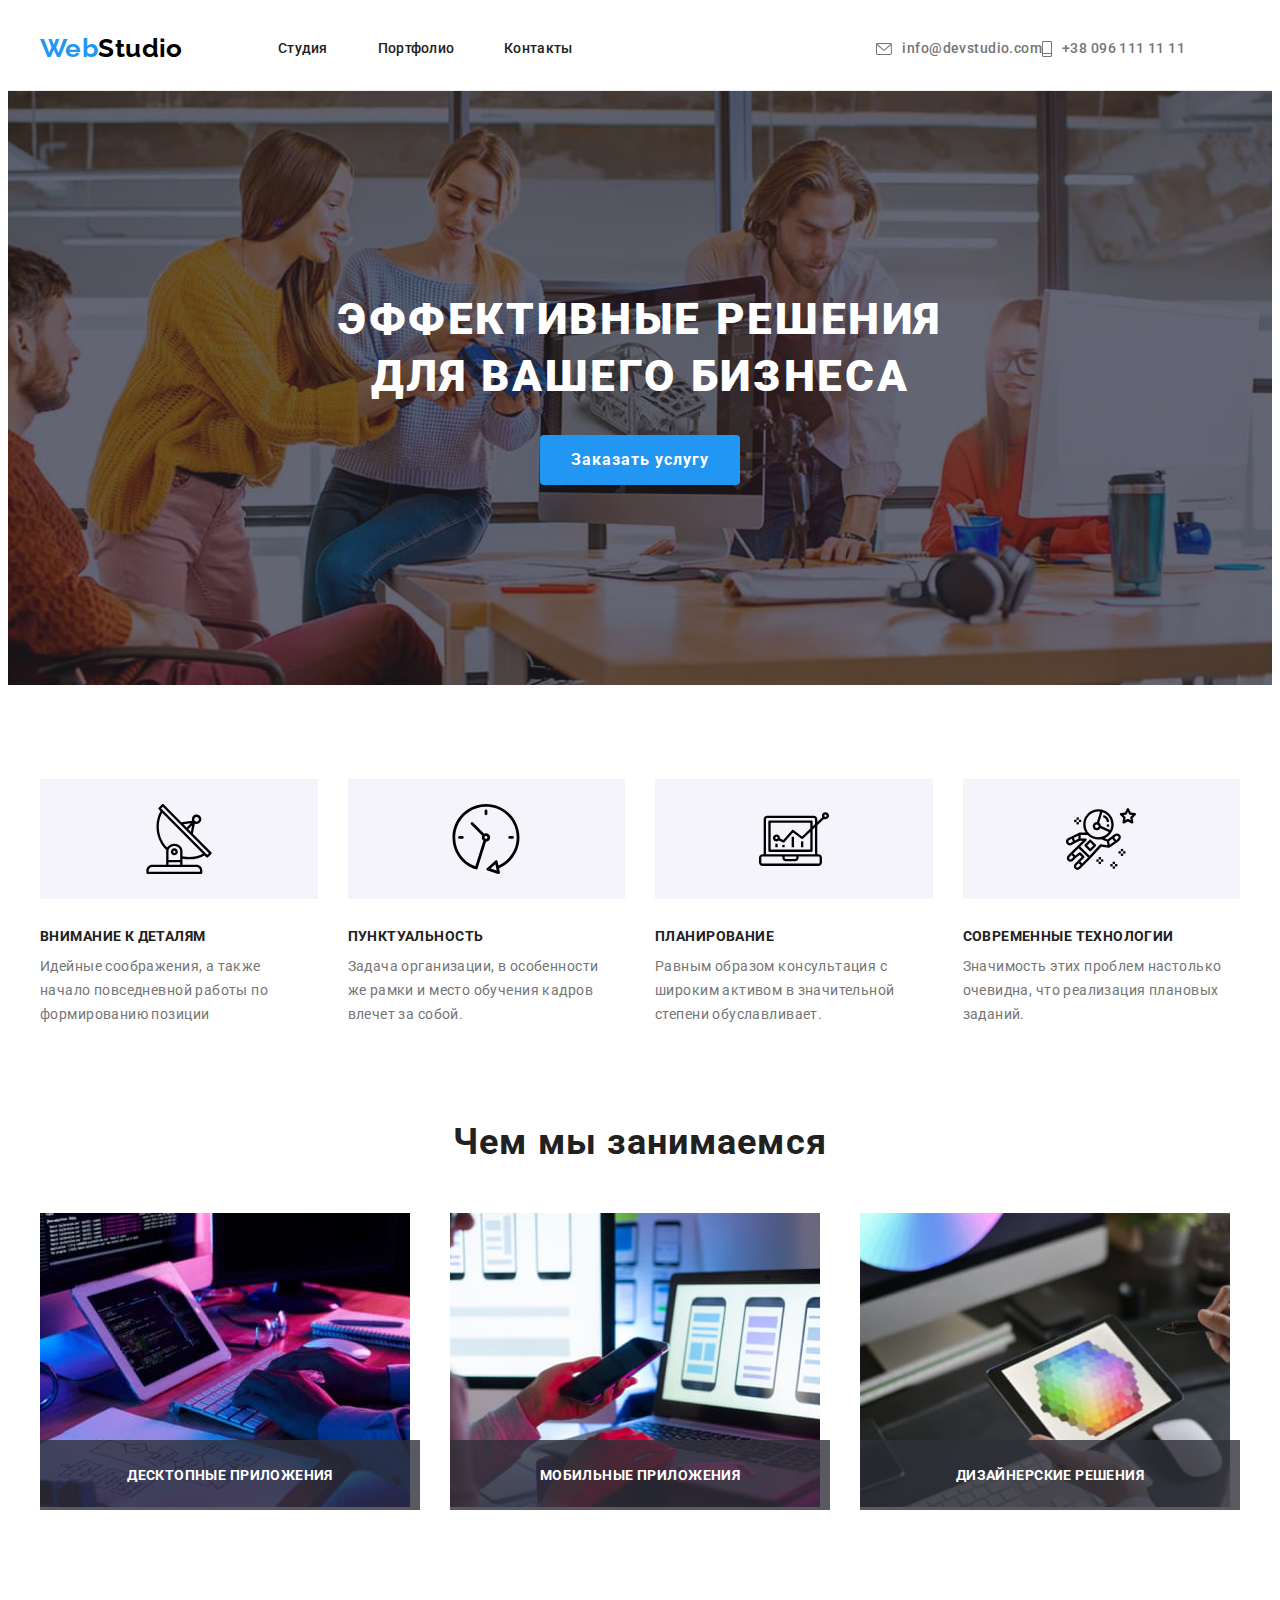
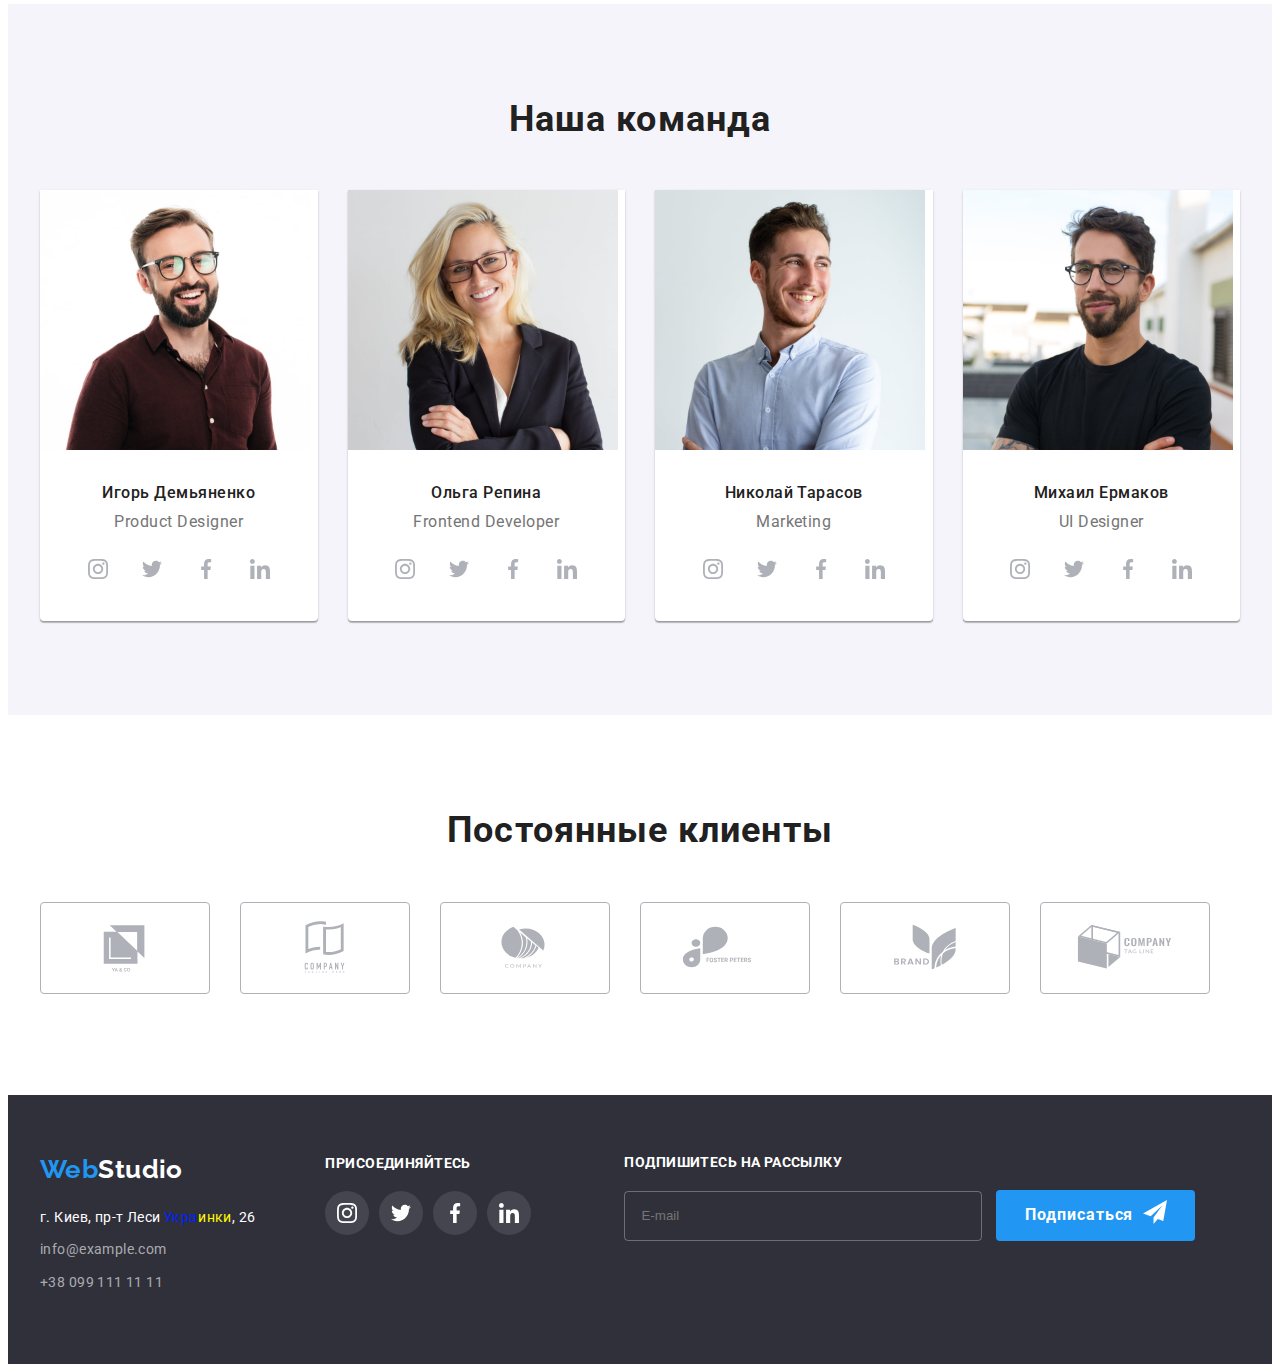
==== commit abf249c6: "REV5" ====
--- a/index.html
+++ b/index.html
@@ -43,9 +43,9 @@
       >Web<span class="logo__black">Studio</span></a>
       <nav class="navigator">
         <ul class="navigator__list list">
-          <li class="navigator__item current1 ">
-            <a
-              class="navigator__link link current"
+          <li class="navigator__item  ">
+            <a
+              class="navigator__link navigator__link--current link"
               href="./index.html"
             >Студия</a>
           </li>
@@ -64,37 +64,37 @@
         </ul>
       </nav>
       <div class="header-conect">
-        <div class="contact__icon">
-          <ul class="contact list">
-            <li class="contact__mail">
-              <a
-                class="contact__contact link"
-                href="mailto:info@devstudio.com"
-              ><svg
-                  class="contact__icon"
-                  width="16"
-                  height="12"
-                >
-                  <use href="./img/symbol-defs.svg#icon-envelope-hover"></use>
-                </svg>
-                info@devstudio.com
-              </a>
-            </li>
-            <li class="contact__tel">
-              <a
-                class="contact__contact link"
-                href="tel:+380961111111"
-              >
-                <svg
-                  class="contact__icon"
-                  width="10"
-                  height="16"
-                >
-                  <use href="./img/symbol-defs.svg#icon-Vector-hover"></use>
-                </svg>
-                +38 096 111 11 11</a>
-            </li>
-        </div>
+        <!-- <div class="contact__icon"> -->
+        <ul class="contact list">
+          <li class="contact__item">
+            <a
+              class="contact__contact link"
+              href="mailto:info@devstudio.com"
+            ><svg
+                class="contact__icon"
+                width="16"
+                height="12"
+              >
+                <use href="./img/symbol-defs.svg#icon-envelope-hover"></use>
+              </svg>
+              info@devstudio.com
+            </a>
+          </li>
+          <li class="contact__item">
+            <a
+              class="contact__contact link"
+              href="tel:+380961111111"
+            >
+              <svg
+                class="contact__icon"
+                width="10"
+                height="16"
+              >
+                <use href="./img/symbol-defs.svg#icon-Vector-hover"></use>
+              </svg>
+              +38 096 111 11 11</a>
+          </li>
+          <!-- </div> -->
         </ul>
       </div>
     </div>
@@ -571,7 +571,7 @@
               class="a-soc-link link"
             >
               <svg
-                class=clientsr-soc-icon"
+                class="clientsr-soc-icon"
                 width="106"
                 height="60"
               >
@@ -591,12 +591,13 @@
                 <use href="./img/symbol-defs.svg#icon-Logo6"></use>
               </svg></a>
           </li>
+        </ul>
       </div>
     </section>
     <section>
     </section>
   </main>
-  <!-- --------------------Футер-------------------------- -->
+  <!-- -----Футер------- -->
   <footer class="footer">
     <div class="div-2 container">
       <div class="footer-left-list">
@@ -725,7 +726,7 @@
       </div>
     </div>
 
-    </div>
+    <!-- </div> -->
   </footer>
   <!-- Модалка -->
   <div
@@ -866,7 +867,7 @@
                 <use href="./img/symbol-defs.svg#icon-Galka"></use>
               </svg>
             </Span>
-            <div class="label-icon">Соглашаюсь с рассылкой и принимаю </div><a
+            &nbsp; Соглашаюсь с рассылкой и принимаю <a
               class="label-icon-a label-icon-a-link"
               href=""
             > Условия
--- a/css/main.css
+++ b/css/main.css
@@ -80,6 +80,11 @@
 
 .label-icon-a-link:hover,
 .label-icon-a-link:focus {
+  list-style: none;
+  text-decoration: none;
+}
+
+.label-link {
   list-style: none;
   text-decoration: none;
 }
@@ -918,7 +923,7 @@
   margin-left: 8px;
  margin-bottom: 56px;
 } */
-.img-link {
+.portfolio__link {
   display: -webkit-box;
   display: -ms-flexbox;
   display: flex;
@@ -928,7 +933,7 @@
   margin-bottom: -30px;
 }
 
-.img-button {
+.portfolio__item {
   -ms-flex-preferred-size: calc(100% / 3 - 30px);
   flex-basis: calc(100% / 3 - 30px);
   width: calc((100% - 90px) / 3);
@@ -936,7 +941,7 @@
   margin-bottom: 30px;
 }
 
-.img-button:hover .img-cover-text {
+.portfolio__item:hover .img-cover-text {
   -webkit-transform: translateY(0%);
   transform: translateY(0%);
 }
@@ -968,8 +973,8 @@
   transition: transform 250ms, -webkit-transform 250ms;
 }
 
-/* .img-button:hover,
-.img-button:focus {
+/* .portfolio__item :hover,
+.portfolio__item :focus {
   box-shadow: 0px 1px 1px rgba(0, 0, 0, 0.12), 0px 4px 4px rgba(0, 0, 0, 0.06),
     1px 4px 6px rgba(0, 0, 0, 0.16);
 } */
@@ -985,7 +990,7 @@
   margin-bottom: 4px;
 }
 
-/* .img-button {
+/* .portfolio__item  {
   height: 404px;
   left: 215px;
   top: 262px;
@@ -1263,6 +1268,7 @@
   border: transparent;
 } */
 .modal-check-text span {
+  margin-left: 7px;
   width: 16px;
   height: 15px;
   border: 2px solid #212121;
